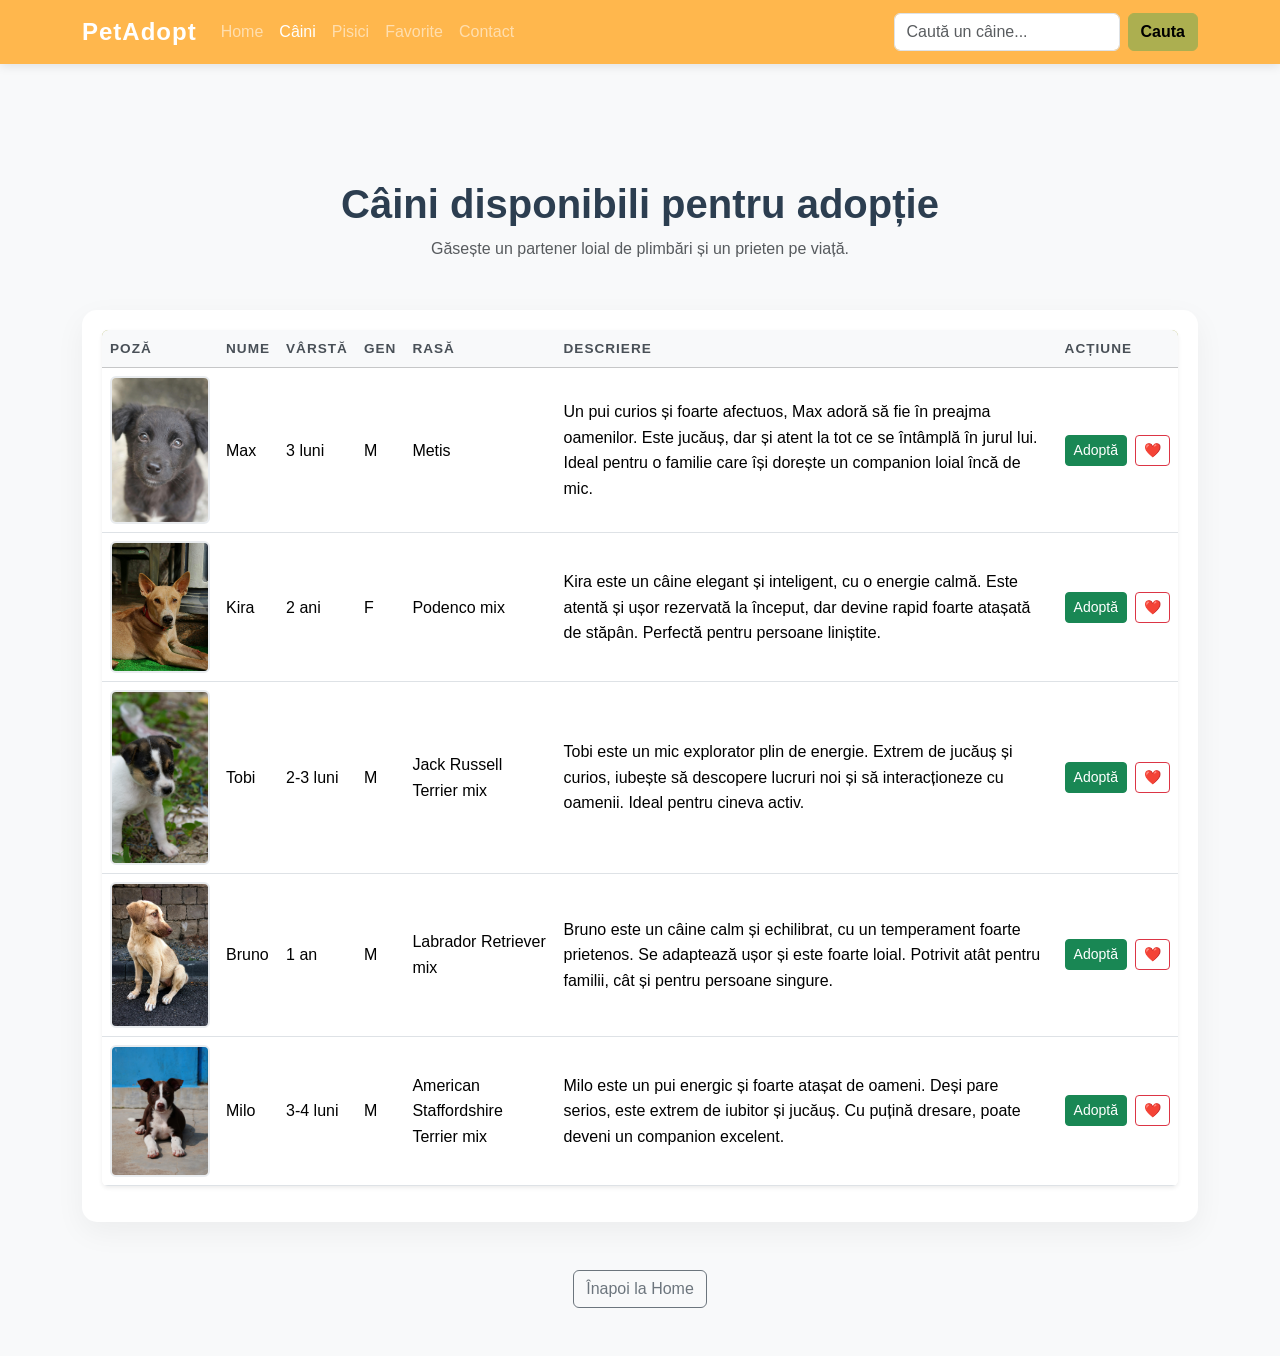
==== caini.html @ cb401c88 "Finalizat pagina favorite, adăugat videoclipuri și reparat bug căutare" ====
<!DOCTYPE html>
<html lang="ro">
<head>
    <meta charset="UTF-8">
    <meta name="viewport" content="width=device-width, initial-scale=1.0">
    <title>PetAdopt - Câini disponibili</title>
    <link href="https://cdn.jsdelivr.net/npm/bootstrap@5.3.0/dist/css/bootstrap.min.css" rel="stylesheet">
    <link rel="stylesheet" href="css/style.css">
</head>
<body>

    <nav class="navbar navbar-expand-lg navbar-dark bg-dark fixed-top">
        <div class="container">
            <a class="navbar-brand" href="index.html">PetAdopt</a>
            <button class="navbar-toggler" type="button" data-bs-toggle="collapse" data-bs-target="#navbarNav">
                <span class="navbar-toggler-icon"></span>
            </button>
            <div class="collapse navbar-collapse" id="navbarNav">
                <ul class="navbar-nav me-auto">
                    <li class="nav-item"><a class="nav-link" href="index.html">Home</a></li>
                    <li class="nav-item"><a class="nav-link active" href="caini.html">Câini</a></li>
                    <li class="nav-item"><a class="nav-link" href="pisici.html">Pisici</a></li>
                    <li class="nav-item"><a class="nav-link" href="favorite.html">Favorite</a></li>
                    <li class="nav-item"><a class="nav-link" href="#">Contact</a></li>
                </ul>
                <form class="d-flex" role="search">
                    <input id="searchInput" class="form-control me-2" type="search" placeholder="Caută un câine..." aria-label="Search">
                    <button id="searchButton" class="btn btn-outline-success" type="button">Cauta</button>
                </form>
            </div>
        </div>
    </nav>

    <main class="container" style="margin-top: 100px;">
        <div class="text-center mb-5">
            <h2 class="display-6 fw-bold">Câini disponibili pentru adopție</h2>
            <p class="text-muted">Găsește un partener loial de plimbări și un prieten pe viață.</p>
        </div>
        
        <div class="container mt-3">
        <p id="resultsCounter" class="text-muted fw-bold"></p>
        </div>
        
        <div class="table-responsive">
            <table class="table table-hover align-middle shadow-sm bg-white rounded">
                <thead class="table-light">
                    <tr>
                        <th>Poză</th>
                        <th>Nume</th>
                        <th>Vârstă</th>
                        <th>Gen</th>
                        <th>Rasă</th>
                        <th>Descriere</th>
                        <th>Acțiune</th>
                    </tr>
                </thead>
                <tbody id="petTable">
                    <tr>
                        <td><img src="assets/img/dogs/dog-max.jpg" alt="Câinele Max" width="100" class="rounded"></td>
                        <td>Max</td>
                        <td>3 luni</td>
                        <td>M</td>
                        <td>Metis</td>
                        <td>Un pui curios și foarte afectuos, Max adoră să fie în preajma oamenilor. Este jucăuș, dar și atent la tot ce se întâmplă în jurul lui. Ideal pentru o familie care își dorește un companion loial încă de mic.</td>
                        <td>
                            <div class="d-flex gap-2">
                            <button class="btn btn-success btn-sm">Adoptă</button>
                            <button class="btn btn-outline-danger btn-sm fav-btn" 
                                    data-name="Max" 
                                    data-img="assets/img/dogs/dog-max.jpg" 
                                    data-race="Metis">
                                ❤️
                            </button>
                            </div>
                        </td>
                    </tr>
                    <tr>
                        <td><img src="assets/img/dogs/dog-kira.jpg" alt="Cățelușa Kira" width="100" class="rounded"></td>
                        <td>Kira</td>
                        <td>2 ani</td>
                        <td>F</td>
                        <td>Podenco mix</td>
                        <td>Kira este un câine elegant și inteligent, cu o energie calmă. Este atentă și ușor rezervată la început, dar devine rapid foarte atașată de stăpân. Perfectă pentru persoane liniștite.</td>
                        <td>
                            <div class="d-flex gap-2">
                                <button class="btn btn-success btn-sm">Adoptă</button>
                                <button class="btn btn-outline-danger btn-sm fav-btn" 
                                        data-name="Kira" 
                                        data-img="assets/img/dogs/dog-kira.jpg" 
                                        data-race="Podenco mix">
                                    ❤️
                                </button>
                            </div>
                        </td>
                    </tr>
                    <tr>
                        <td><img src="assets/img/dogs/dog-tobi.jpg" alt="Câinele Tobi" width="100" class="rounded"></td>
                        <td>Tobi</td>
                        <td>2-3 luni</td>
                        <td>M</td>
                        <td>Jack Russell Terrier mix</td>
                        <td>Tobi este un mic explorator plin de energie. Extrem de jucăuș și curios, iubește să descopere lucruri noi și să interacționeze cu oamenii. Ideal pentru cineva activ.</td>
                        <td>
                            <div class="d-flex gap-2">
                                <button class="btn btn-success btn-sm">Adoptă</button>
                                <button class="btn btn-outline-danger btn-sm fav-btn" 
                                        data-name="Tobi" 
                                        data-img="assets/img/dogs/dog-tobi.jpg" 
                                        data-race="Jack Russell Terrier mix">
                                    ❤️
                                </button>
                            </div>
                        </td>
                    </tr>
                    <tr>
                        <td><img src="assets/img/dogs/dog-bruno.jpg" alt="Câinele Bruno" width="100" class="rounded"></td>
                        <td>Bruno</td>
                        <td>1 an</td>
                        <td>M</td>
                        <td>Labrador Retriever mix</td>
                        <td>Bruno este un câine calm și echilibrat, cu un temperament foarte prietenos. Se adaptează ușor și este foarte loial. Potrivit atât pentru familii, cât și pentru persoane singure.</td>
                        <td>
                            <div class="d-flex gap-2">
                                <button class="btn btn-success btn-sm">Adoptă</button>
                                <button class="btn btn-outline-danger btn-sm fav-btn" 
                                        data-name="Bruno" 
                                        data-img="assets/img/dogs/dog-bruno.jpg" 
                                        data-race="Labrador Retriever mix">
                                ❤️
                                </button>
                            </div>
                        </td>
                    </tr>
                    <tr>
                        <td><img src="assets/img/dogs/dog-milo.jpg" alt="Câinele Milo" width="100" class="rounded"></td>
                        <td>Milo</td>
                        <td>3-4 luni</td>
                        <td>M</td>
                        <td>American Staffordshire Terrier mix</td>
                        <td>Milo este un pui energic și foarte atașat de oameni. Deși pare serios, este extrem de iubitor și jucăuș. Cu puțină dresare, poate deveni un companion excelent.</td>
                        <td>
                            <div class="d-flex gap-2">
                                <button class="btn btn-success btn-sm">Adoptă</button>
                                <button class="btn btn-outline-danger btn-sm fav-btn" 
                                        data-name="Milo" 
                                        data-img="assets/img/dogs/dog-milo.jpg" 
                                        data-race="American Staffordshire Terrier mix">
                                    ❤️
                                </button>
                            </div>
                        </td>
                    </tr>
                </tbody>
            </table>
        </div>

        <div class="text-center my-5">
            <a href="index.html" class="btn btn-outline-secondary">Înapoi la Home</a>
        </div>
    </main>

    <script src="https://cdn.jsdelivr.net/npm/bootstrap@5.3.0/dist/js/bootstrap.bundle.min.js"></script>
    <script src="js/main.js"></script>
</body>
</html>
---- css/style.css ----
/* ==========================================================================
   1. DEFINIREA VARIABILELOR (Design System)
   ========================================================================== */
:root {
    /* Paleta de culori oficială */
    --color-primary-green: #ACAF50;
    --color-primary-hover: #949745; /* Verde închis pentru interacțiuni */
    --color-secondary-green: #81C784;
    --color-accent-orange: #FFB74D;
    --color-accent-pink: #F1BEE9;
    
    /* Culori Neutre și UI */
    --color-dark-text: #2c3e50;
    --color-light-bg: #f8f9fa;
    --color-white: #ffffff;
    --color-black: #000000;
    --transition-speed: 0.3s;
}

/* ==========================================================================
   2. STILURI GLOBALE
   ========================================================================== */
body {
    padding-top: 80px; /* Protecție pentru Navbar fix */
    font-family: 'Segoe UI', Tahoma, Geneva, Verdana, sans-serif;
    background-color: var(--color-light-bg);
    color: var(--color-dark-text);
    line-height: 1.6;
}

/* ==========================================================================
   3. NAVBAR (Navigație)
   ========================================================================== */
/* Fundalul bării de sus */
.navbar.bg-dark {
    background-color: var(--color-accent-orange) !important;
    box-shadow: 0 2px 10px rgba(0,0,0,0.1);
}

/* Stilul pentru Logo */
.navbar-brand {
    font-weight: bold;
    font-size: 1.5rem;
    color: var(--color-white) !important;
    letter-spacing: 1px;
}

/* --- Stil forțat pentru butonul de Căutare din Navbar --- */
.navbar form button {
    background-color: #ACAF50 !important; /* Verdele cerut pentru "căsuța" butonului */
    color: #000000 !important;            /* Textul "Cauta" va fi negru */
    border-color: #ACAF50 !important;     /* Eliminăm bordura implicită */
    font-weight: 600 !important;          /* Facem textul puțin mai gros ca să se vadă bine */
    transition: all 0.3s ease;
}

/* Efectul când pui mouse-ul pe buton */
.navbar form button:hover {
    background-color: #949745 !important; /* Un verde puțin mai închis */
    color: #000000 !important;
    border-color: #949745 !important;
}

/* ==========================================================================
   4. COMPONENTE (Butoane)
   ========================================================================== */
/* Butonul principal de acțiune */
.btn-primary {
    background-color: var(--color-primary-green) !important;
    border-color: var(--color-primary-green) !important;
    transition: transform var(--transition-speed), background-color var(--transition-speed);
}

.btn-primary:hover {
    background-color: var(--color-secondary-green) !important;
    border-color: var(--color-secondary-green) !important;
    transform: translateY(-2px);
}

/* Butonul de Căutare din Navbar */
.btn-outline-success {
    background-color: var(--color-primary-green) !important;
    color: var(--color-black) !important;
    border-color: var(--color-primary-green) !important;
    font-weight: 500;
    transition: all var(--transition-speed);
}

.btn-outline-success:hover {
    background-color: var(--color-primary-hover) !important;
    color: var(--color-black) !important;
    border-color: var(--color-primary-hover) !important;
}

/* ==========================================================================
   5. TABELUL DE COMPONENTE (Animale)
   ========================================================================== */
.table {
    background-color: var(--color-white);
    border-radius: 8px;
    overflow: hidden;
    box-shadow: 0 4px 6px rgba(0,0,0,0.05);
}

.table thead {
    background-color: var(--color-primary-green);
    color: var(--color-white);
}

/* ==========================================================================
   6. RESPONSIVITATE (Ajustări Mobile)
   ========================================================================== */
@media (max-width: 768px) {
    body {
        padding-top: 70px;
    }
    
    .navbar-brand {
        font-size: 1.2rem;
    }
}

/* Fundal general și font */
body {
    background-color: #f8f9fa;
    font-family: 'Segoe UI', Tahoma, Geneva, Verdana, sans-serif;
}

/* Stil pentru Tabelul de Favorite */
.table-responsive {
    background: white;
    padding: 20px;
    border-radius: 15px;
    box-shadow: 0 10px 30px rgba(0, 0, 0, 0.05);
}

.table thead th {
    border-top: none;
    color: #495057;
    font-weight: 600;
    text-transform: uppercase;
    font-size: 0.85rem;
    letter-spacing: 1px;
}

/* Efect de hover pe rânduri */
.table-hover tbody tr:hover {
    background-color: #f1f3f5;
    transition: 0.3s;
}

/* Stil Imagini Animale */
.table img {
    object-fit: cover;
    border: 2px solid #e9ecef;
    transition: transform 0.3s;
}

.table img:hover {
    transform: scale(1.1);
}

/* Badge-ul pentru Rasă */
.badge {
    padding: 8px 12px;
    font-weight: 500;
    border-radius: 20px;
}

/* Butonul de ștergere */
.btn-danger.btn-sm {
    border-radius: 20px;
    padding: 5px 15px;
}

/* Mesajul când nu sunt favorite */
#noFavoritesMsg {
    border: none;
    border-radius: 15px;
    padding: 40px;
    background-color: #e7f5ff;
    color: #1971c2;
    box-shadow: 0 4px 12px rgba(0,0,0,0.05);
}
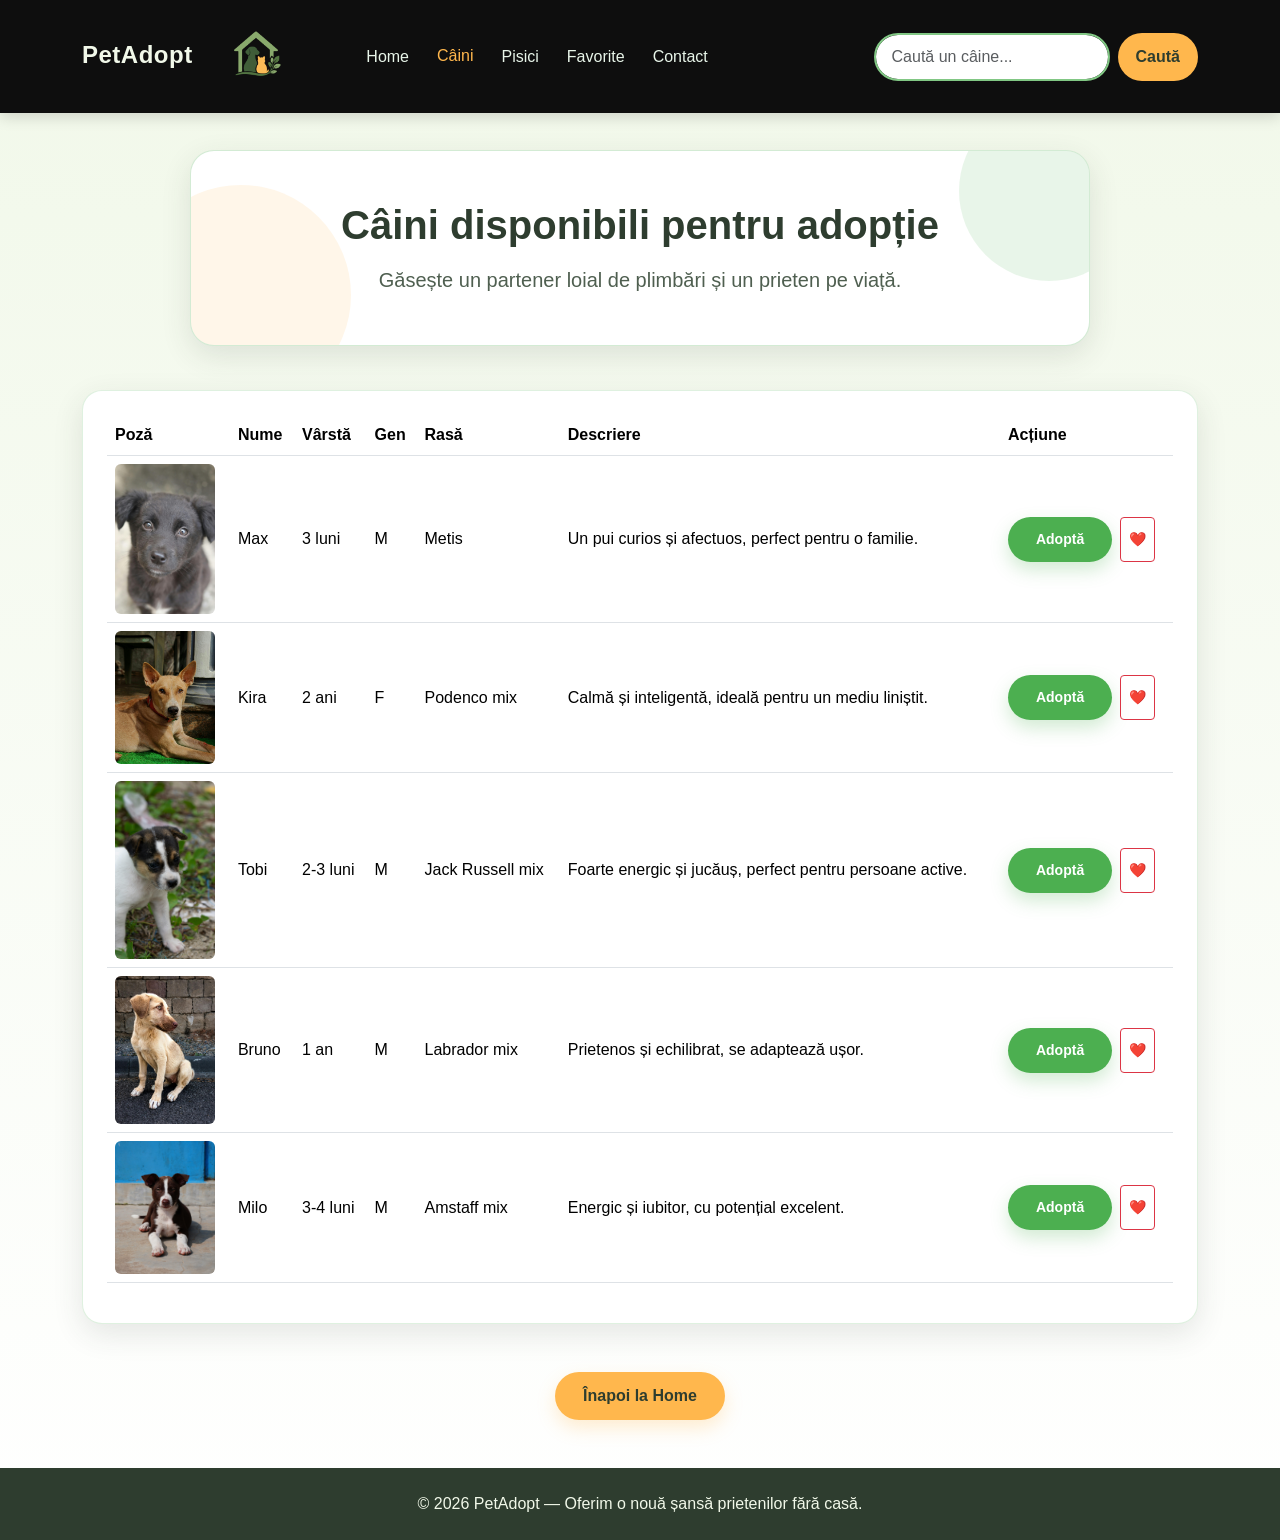
==== commit 64740a02: "Update caini.html" ====
--- a/caini.html
+++ b/caini.html
@@ -9,41 +9,58 @@
 </head>
 <body>
 
-    <nav class="navbar navbar-expand-lg navbar-dark bg-dark fixed-top">
-        <div class="container">
-            <a class="navbar-brand" href="index.html">PetAdopt</a>
-            <button class="navbar-toggler" type="button" data-bs-toggle="collapse" data-bs-target="#navbarNav">
-                <span class="navbar-toggler-icon"></span>
-            </button>
-            <div class="collapse navbar-collapse" id="navbarNav">
-                <ul class="navbar-nav me-auto">
-                    <li class="nav-item"><a class="nav-link" href="index.html">Home</a></li>
-                    <li class="nav-item"><a class="nav-link active" href="caini.html">Câini</a></li>
-                    <li class="nav-item"><a class="nav-link" href="pisici.html">Pisici</a></li>
-                    <li class="nav-item"><a class="nav-link" href="favorite.html">Favorite</a></li>
-                    <li class="nav-item"><a class="nav-link" href="#">Contact</a></li>
-                </ul>
-                <form class="d-flex" role="search">
-                    <input id="searchInput" class="form-control me-2" type="search" placeholder="Caută un câine..." aria-label="Search">
-                    <button id="searchButton" class="btn btn-outline-success" type="button">Cauta</button>
-                </form>
-            </div>
+<!-- NAVBAR -->
+<nav class="navbar navbar-expand-lg fixed-top custom-navbar">
+    <div class="container">
+        <a class="navbar-brand fw-bold" href="index.html">
+            PetAdopt
+            <img src="assets/img/logo.png" class="logo">
+        </a>
+
+        <button class="navbar-toggler custom-toggler" type="button" data-bs-toggle="collapse" data-bs-target="#navbarNav">
+            <span class="navbar-toggler-icon"></span>
+        </button>
+
+        <div class="collapse navbar-collapse" id="navbarNav">
+            <ul class="navbar-nav me-auto ms-lg-4">
+                <li class="nav-item"><a class="nav-link" href="index.html">Home</a></li>
+                <li class="nav-item"><a class="nav-link active" href="caini.html">Câini</a></li>
+                <li class="nav-item"><a class="nav-link" href="pisici.html">Pisici</a></li>
+                <li class="nav-item"><a class="nav-link" href="favorite.html">Favorite</a></li>
+                <li class="nav-item"><a class="nav-link" href="#">Contact</a></li>
+            </ul>
+
+            <form class="d-flex" role="search">
+                <input id="searchInput" class="form-control search-input me-2" type="search" placeholder="Caută un câine...">
+                <button id="searchButton" class="btn search-btn" type="button">Caută</button>
+            </form>
         </div>
-    </nav>
+    </div>
+</nav>
 
-    <main class="container" style="margin-top: 100px;">
-        <div class="text-center mb-5">
-            <h2 class="display-6 fw-bold">Câini disponibili pentru adopție</h2>
-            <p class="text-muted">Găsește un partener loial de plimbări și un prieten pe viață.</p>
+<!-- MAIN -->
+<main class="container main-content">
+
+    <!-- HERO -->
+    <section class="hero-section text-center">
+        <div class="hero-card mx-auto">
+            <h1 class="display-6 fw-bold">Câini disponibili pentru adopție</h1>
+            <p class="lead mt-3">
+                Găsește un partener loial de plimbări și un prieten pe viață.
+            </p>
         </div>
-        
-        <div class="container mt-3">
+    </section>
+
+    <!-- COUNTER -->
+    <div class="container mt-3">
         <p id="resultsCounter" class="text-muted fw-bold"></p>
-        </div>
-        
+    </div>
+
+    <!-- TABLE -->
+    <section class="content-card p-4 mt-4">
         <div class="table-responsive">
-            <table class="table table-hover align-middle shadow-sm bg-white rounded">
-                <thead class="table-light">
+            <table class="table table-hover align-middle pet-table">
+                <thead>
                     <tr>
                         <th>Poză</th>
                         <th>Nume</th>
@@ -55,111 +72,103 @@
                     </tr>
                 </thead>
                 <tbody id="petTable">
+
                     <tr>
-                        <td><img src="assets/img/dogs/dog-max.jpg" alt="Câinele Max" width="100" class="rounded"></td>
+                        <td><img src="assets/img/dogs/dog-max.jpg" width="100" class="rounded"></td>
                         <td>Max</td>
                         <td>3 luni</td>
                         <td>M</td>
                         <td>Metis</td>
-                        <td>Un pui curios și foarte afectuos, Max adoră să fie în preajma oamenilor. Este jucăuș, dar și atent la tot ce se întâmplă în jurul lui. Ideal pentru o familie care își dorește un companion loial încă de mic.</td>
+                        <td>Un pui curios și afectuos, perfect pentru o familie.</td>
                         <td>
                             <div class="d-flex gap-2">
-                            <button class="btn btn-success btn-sm">Adoptă</button>
-                            <button class="btn btn-outline-danger btn-sm fav-btn" 
-                                    data-name="Max" 
-                                    data-img="assets/img/dogs/dog-max.jpg" 
-                                    data-race="Metis">
-                                ❤️
-                            </button>
+                                <button class="btn hero-btn-primary btn-sm">Adoptă</button>
+                                <button class="btn btn-outline-danger btn-sm fav-btn">❤️</button>
                             </div>
                         </td>
                     </tr>
+
                     <tr>
-                        <td><img src="assets/img/dogs/dog-kira.jpg" alt="Cățelușa Kira" width="100" class="rounded"></td>
+                        <td><img src="assets/img/dogs/dog-kira.jpg" width="100" class="rounded"></td>
                         <td>Kira</td>
                         <td>2 ani</td>
                         <td>F</td>
                         <td>Podenco mix</td>
-                        <td>Kira este un câine elegant și inteligent, cu o energie calmă. Este atentă și ușor rezervată la început, dar devine rapid foarte atașată de stăpân. Perfectă pentru persoane liniștite.</td>
+                        <td>Calmă și inteligentă, ideală pentru un mediu liniștit.</td>
                         <td>
                             <div class="d-flex gap-2">
-                                <button class="btn btn-success btn-sm">Adoptă</button>
-                                <button class="btn btn-outline-danger btn-sm fav-btn" 
-                                        data-name="Kira" 
-                                        data-img="assets/img/dogs/dog-kira.jpg" 
-                                        data-race="Podenco mix">
-                                    ❤️
-                                </button>
+                                <button class="btn hero-btn-primary btn-sm">Adoptă</button>
+                                <button class="btn btn-outline-danger btn-sm fav-btn">❤️</button>
                             </div>
                         </td>
                     </tr>
+
                     <tr>
-                        <td><img src="assets/img/dogs/dog-tobi.jpg" alt="Câinele Tobi" width="100" class="rounded"></td>
+                        <td><img src="assets/img/dogs/dog-tobi.jpg" width="100" class="rounded"></td>
                         <td>Tobi</td>
                         <td>2-3 luni</td>
                         <td>M</td>
-                        <td>Jack Russell Terrier mix</td>
-                        <td>Tobi este un mic explorator plin de energie. Extrem de jucăuș și curios, iubește să descopere lucruri noi și să interacționeze cu oamenii. Ideal pentru cineva activ.</td>
+                        <td>Jack Russell mix</td>
+                        <td>Foarte energic și jucăuș, perfect pentru persoane active.</td>
                         <td>
                             <div class="d-flex gap-2">
-                                <button class="btn btn-success btn-sm">Adoptă</button>
-                                <button class="btn btn-outline-danger btn-sm fav-btn" 
-                                        data-name="Tobi" 
-                                        data-img="assets/img/dogs/dog-tobi.jpg" 
-                                        data-race="Jack Russell Terrier mix">
-                                    ❤️
-                                </button>
+                                <button class="btn hero-btn-primary btn-sm">Adoptă</button>
+                                <button class="btn btn-outline-danger btn-sm fav-btn">❤️</button>
                             </div>
                         </td>
                     </tr>
+
                     <tr>
-                        <td><img src="assets/img/dogs/dog-bruno.jpg" alt="Câinele Bruno" width="100" class="rounded"></td>
+                        <td><img src="assets/img/dogs/dog-bruno.jpg" width="100" class="rounded"></td>
                         <td>Bruno</td>
                         <td>1 an</td>
                         <td>M</td>
-                        <td>Labrador Retriever mix</td>
-                        <td>Bruno este un câine calm și echilibrat, cu un temperament foarte prietenos. Se adaptează ușor și este foarte loial. Potrivit atât pentru familii, cât și pentru persoane singure.</td>
+                        <td>Labrador mix</td>
+                        <td>Prietenos și echilibrat, se adaptează ușor.</td>
                         <td>
                             <div class="d-flex gap-2">
-                                <button class="btn btn-success btn-sm">Adoptă</button>
-                                <button class="btn btn-outline-danger btn-sm fav-btn" 
-                                        data-name="Bruno" 
-                                        data-img="assets/img/dogs/dog-bruno.jpg" 
-                                        data-race="Labrador Retriever mix">
-                                ❤️
-                                </button>
+                                <button class="btn hero-btn-primary btn-sm">Adoptă</button>
+                                <button class="btn btn-outline-danger btn-sm fav-btn">❤️</button>
                             </div>
                         </td>
                     </tr>
+
                     <tr>
-                        <td><img src="assets/img/dogs/dog-milo.jpg" alt="Câinele Milo" width="100" class="rounded"></td>
+                        <td><img src="assets/img/dogs/dog-milo.jpg" width="100" class="rounded"></td>
                         <td>Milo</td>
                         <td>3-4 luni</td>
                         <td>M</td>
-                        <td>American Staffordshire Terrier mix</td>
-                        <td>Milo este un pui energic și foarte atașat de oameni. Deși pare serios, este extrem de iubitor și jucăuș. Cu puțină dresare, poate deveni un companion excelent.</td>
+                        <td>Amstaff mix</td>
+                        <td>Energic și iubitor, cu potențial excelent.</td>
                         <td>
                             <div class="d-flex gap-2">
-                                <button class="btn btn-success btn-sm">Adoptă</button>
-                                <button class="btn btn-outline-danger btn-sm fav-btn" 
-                                        data-name="Milo" 
-                                        data-img="assets/img/dogs/dog-milo.jpg" 
-                                        data-race="American Staffordshire Terrier mix">
-                                    ❤️
-                                </button>
+                                <button class="btn hero-btn-primary btn-sm">Adoptă</button>
+                                <button class="btn btn-outline-danger btn-sm fav-btn">❤️</button>
                             </div>
                         </td>
                     </tr>
+
                 </tbody>
             </table>
         </div>
+    </section>
 
-        <div class="text-center my-5">
-            <a href="index.html" class="btn btn-outline-secondary">Înapoi la Home</a>
-        </div>
-    </main>
+    <!-- BACK BUTTON -->
+    <div class="text-center my-5">
+        <a href="index.html" class="btn hero-btn-secondary">Înapoi la Home</a>
+    </div>
 
-    <script src="https://cdn.jsdelivr.net/npm/bootstrap@5.3.0/dist/js/bootstrap.bundle.min.js"></script>
-    <script src="js/main.js"></script>
+</main>
+
+<!-- FOOTER -->
+<footer class="site-footer text-center py-4 mt-5">
+    <div class="container">
+        <p class="mb-0">© 2026 PetAdopt — Oferim o nouă șansă prietenilor fără casă.</p>
+    </div>
+</footer>
+
+<script src="https://cdn.jsdelivr.net/npm/bootstrap@5.3.0/dist/js/bootstrap.bundle.min.js"></script>
+<script src="js/main.js"></script>
+
 </body>
 </html>
--- a/css/style.css
+++ b/css/style.css
@@ -1,184 +1,233 @@
-/* ==========================================================================
-   1. DEFINIREA VARIABILELOR (Design System)
-   ========================================================================== */
 :root {
-    /* Paleta de culori oficială */
-    --color-primary-green: #ACAF50;
-    --color-primary-hover: #949745; /* Verde închis pentru interacțiuni */
-    --color-secondary-green: #81C784;
-    --color-accent-orange: #FFB74D;
-    --color-accent-pink: #F1BEE9;
-    
-    /* Culori Neutre și UI */
-    --color-dark-text: #2c3e50;
-    --color-light-bg: #f8f9fa;
-    --color-white: #ffffff;
-    --color-black: #000000;
-    --transition-speed: 0.3s;
-}
-
-/* ==========================================================================
-   2. STILURI GLOBALE
-   ========================================================================== */
+    --primary-green: #4CAF50;
+    --light-green: #81C784;
+    --accent-orange: #FFB74D;
+    --soft-bg: #F1F8E9;
+    --dark-green: #2E3D2F;
+    --white: #ffffff;
+    --shadow: 0 10px 30px rgba(46, 61, 47, 0.12);
+}
+
 body {
-    padding-top: 80px; /* Protecție pentru Navbar fix */
-    font-family: 'Segoe UI', Tahoma, Geneva, Verdana, sans-serif;
-    background-color: var(--color-light-bg);
-    color: var(--color-dark-text);
-    line-height: 1.6;
-}
-
-/* ==========================================================================
-   3. NAVBAR (Navigație)
-   ========================================================================== */
-/* Fundalul bării de sus */
-.navbar.bg-dark {
-    background-color: var(--color-accent-orange) !important;
-    box-shadow: 0 2px 10px rgba(0,0,0,0.1);
-}
-
-/* Stilul pentru Logo */
+    font-family: "Segoe UI", Tahoma, Geneva, Verdana, sans-serif;
+    background: linear-gradient(180deg, #F1F8E9 0%, #ffffff 100%);
+    color: var(--dark-green);
+    margin: 0;
+    padding: 0;
+}
+
+/* Navbar */
+.custom-navbar {
+    background-color: rgb(14, 14, 14);
+    box-shadow: 0 4px 14px rgba(0, 0, 0, 0.15);
+    padding: 14px 0;
+    backdrop-filter: blur(6px);
+}
+
+.logo {
+
+    height: 75px;
+    width: auto;
+}
+
 .navbar-brand {
-    font-weight: bold;
+    color: var(--soft-bg) !important;
     font-size: 1.5rem;
-    color: var(--color-white) !important;
-    letter-spacing: 1px;
-}
-
-/* --- Stil forțat pentru butonul de Căutare din Navbar --- */
-.navbar form button {
-    background-color: #ACAF50 !important; /* Verdele cerut pentru "căsuța" butonului */
-    color: #000000 !important;            /* Textul "Cauta" va fi negru */
-    border-color: #ACAF50 !important;     /* Eliminăm bordura implicită */
-    font-weight: 600 !important;          /* Facem textul puțin mai gros ca să se vadă bine */
+    letter-spacing: 0.5px;
+}
+
+.custom-navbar .nav-link {
+    color: #e8f5e9 !important;
+    font-weight: 500;
+    margin: 0 6px;
+    transition: color 0.3s ease, transform 0.3s ease;
+}
+
+.custom-navbar .nav-link:hover,
+.custom-navbar .nav-link.active {
+    color: var(--accent-orange) !important;
+    transform: translateY(-1px);
+}
+
+.custom-toggler {
+    border: 1px solid rgba(255, 255, 255, 0.25);
+}
+
+.navbar-toggler:focus {
+    box-shadow: none;
+}
+
+/* Search */
+.search-input {
+    border-radius: 999px;
+    border: 2px solid var(--light-green);
+    padding: 10px 16px;
+}
+
+.search-input:focus {
+    border-color: var(--primary-green);
+    box-shadow: 0 0 0 0.2rem rgba(76, 175, 80, 0.2);
+}
+
+.search-btn {
+    background-color: var(--accent-orange);
+    color: var(--dark-green);
+    border-radius: 999px;
+    font-weight: 700;
+    padding: 10px 18px;
+    border: none;
     transition: all 0.3s ease;
 }
 
-/* Efectul când pui mouse-ul pe buton */
-.navbar form button:hover {
-    background-color: #949745 !important; /* Un verde puțin mai închis */
-    color: #000000 !important;
-    border-color: #949745 !important;
-}
-
-/* ==========================================================================
-   4. COMPONENTE (Butoane)
-   ========================================================================== */
-/* Butonul principal de acțiune */
-.btn-primary {
-    background-color: var(--color-primary-green) !important;
-    border-color: var(--color-primary-green) !important;
-    transition: transform var(--transition-speed), background-color var(--transition-speed);
-}
-
-.btn-primary:hover {
-    background-color: var(--color-secondary-green) !important;
-    border-color: var(--color-secondary-green) !important;
+.search-btn:hover {
+    background-color: #ffa726;
+    color: var(--dark-green);
+    transform: translateY(-1px);
+}
+
+/* Main spacing */
+.main-content {
+    margin-top: 110px;
+}
+
+/* Hero */
+.hero-section {
+    padding: 40px 0 20px;
+}
+
+.hero-card {
+    background: var(--white);
+    border-radius: 24px;
+    padding: 50px 30px;
+    box-shadow: var(--shadow);
+    border: 1px solid rgba(129, 199, 132, 0.35);
+    max-width: 900px;
+    position: relative;
+    overflow: hidden;
+}
+
+.hero-card::before {
+    content: "";
+    position: absolute;
+    top: -50px;
+    right: -50px;
+    width: 180px;
+    height: 180px;
+    background: var(--light-green);
+    opacity: 0.18;
+    border-radius: 50%;
+}
+
+.hero-card::after {
+    content: "";
+    position: absolute;
+    bottom: -60px;
+    left: -60px;
+    width: 220px;
+    height: 220px;
+    background: var(--accent-orange);
+    opacity: 0.12;
+    border-radius: 50%;
+}
+
+.hero-card h1,
+.hero-card p,
+.hero-card a {
+    position: relative;
+    z-index: 1;
+}
+
+.hero-card h1 {
+    color: var(--dark-green);
+}
+
+.hero-card p {
+    color: #4f5f50;
+    max-width: 700px;
+    margin: 0 auto;
+}
+
+.hero-btn-primary {
+    background-color: var(--primary-green);
+    color: var(--white);
+    border: none;
+    border-radius: 999px;
+    padding: 12px 28px;
+    font-weight: 700;
+    box-shadow: 0 8px 18px rgba(76, 175, 80, 0.25);
+    transition: all 0.3s ease;
+}
+
+.hero-btn-primary:hover {
+    background-color: #43a047;
+    color: var(--white);
     transform: translateY(-2px);
 }
 
-/* Butonul de Căutare din Navbar */
-.btn-outline-success {
-    background-color: var(--color-primary-green) !important;
-    color: var(--color-black) !important;
-    border-color: var(--color-primary-green) !important;
-    font-weight: 500;
-    transition: all var(--transition-speed);
-}
-
-.btn-outline-success:hover {
-    background-color: var(--color-primary-hover) !important;
-    color: var(--color-black) !important;
-    border-color: var(--color-primary-hover) !important;
-}
-
-/* ==========================================================================
-   5. TABELUL DE COMPONENTE (Animale)
-   ========================================================================== */
-.table {
-    background-color: var(--color-white);
-    border-radius: 8px;
-    overflow: hidden;
-    box-shadow: 0 4px 6px rgba(0,0,0,0.05);
-}
-
-.table thead {
-    background-color: var(--color-primary-green);
-    color: var(--color-white);
-}
-
-/* ==========================================================================
-   6. RESPONSIVITATE (Ajustări Mobile)
-   ========================================================================== */
+.hero-btn-secondary {
+    background-color: var(--accent-orange);
+    color: var(--dark-green);
+    border: none;
+    border-radius: 999px;
+    padding: 12px 28px;
+    font-weight: 700;
+    box-shadow: 0 8px 18px rgba(255, 183, 77, 0.25);
+    transition: all 0.3s ease;
+}
+
+.hero-btn-secondary:hover {
+    background-color: #ffa726;
+    color: var(--dark-green);
+    transform: translateY(-2px);
+}
+
+/* Content cards */
+.content-card {
+    background-color: var(--white);
+    border-radius: 20px;
+    box-shadow: var(--shadow);
+    border: 1px solid rgba(129, 199, 132, 0.25);
+}
+
+.section-title {
+    color: var(--primary-green);
+    font-weight: 700;
+}
+
+/* Video */
+video {
+    width: 100%;
+    height: 100%;
+    object-fit: cover;
+    background-color: #000;
+}
+
+/* Footer */
+.site-footer {
+    background-color: var(--dark-green);
+    color: var(--soft-bg);
+    margin-top: 60px;
+}
+
+/* Responsive */
 @media (max-width: 768px) {
-    body {
-        padding-top: 70px;
-    }
-    
-    .navbar-brand {
-        font-size: 1.2rem;
-    }
-}
-
-/* Fundal general și font */
-body {
-    background-color: #f8f9fa;
-    font-family: 'Segoe UI', Tahoma, Geneva, Verdana, sans-serif;
-}
-
-/* Stil pentru Tabelul de Favorite */
-.table-responsive {
-    background: white;
-    padding: 20px;
-    border-radius: 15px;
-    box-shadow: 0 10px 30px rgba(0, 0, 0, 0.05);
-}
-
-.table thead th {
-    border-top: none;
-    color: #495057;
-    font-weight: 600;
-    text-transform: uppercase;
-    font-size: 0.85rem;
-    letter-spacing: 1px;
-}
-
-/* Efect de hover pe rânduri */
-.table-hover tbody tr:hover {
-    background-color: #f1f3f5;
-    transition: 0.3s;
-}
-
-/* Stil Imagini Animale */
-.table img {
-    object-fit: cover;
-    border: 2px solid #e9ecef;
-    transition: transform 0.3s;
-}
-
-.table img:hover {
-    transform: scale(1.1);
-}
-
-/* Badge-ul pentru Rasă */
-.badge {
-    padding: 8px 12px;
-    font-weight: 500;
-    border-radius: 20px;
-}
-
-/* Butonul de ștergere */
-.btn-danger.btn-sm {
-    border-radius: 20px;
-    padding: 5px 15px;
-}
-
-/* Mesajul când nu sunt favorite */
-#noFavoritesMsg {
-    border: none;
-    border-radius: 15px;
-    padding: 40px;
-    background-color: #e7f5ff;
-    color: #1971c2;
-    box-shadow: 0 4px 12px rgba(0,0,0,0.05);
-}+    .hero-card {
+        padding: 35px 20px;
+    }
+
+    .hero-btn-primary,
+    .hero-btn-secondary {
+        display: block;
+        width: 100%;
+        margin: 10px 0 !important;
+    }
+
+    .search-btn {
+        margin-top: 10px;
+    }
+
+    form.d-flex {
+        flex-direction: column;
+        align-items: stretch;
+    }
+}
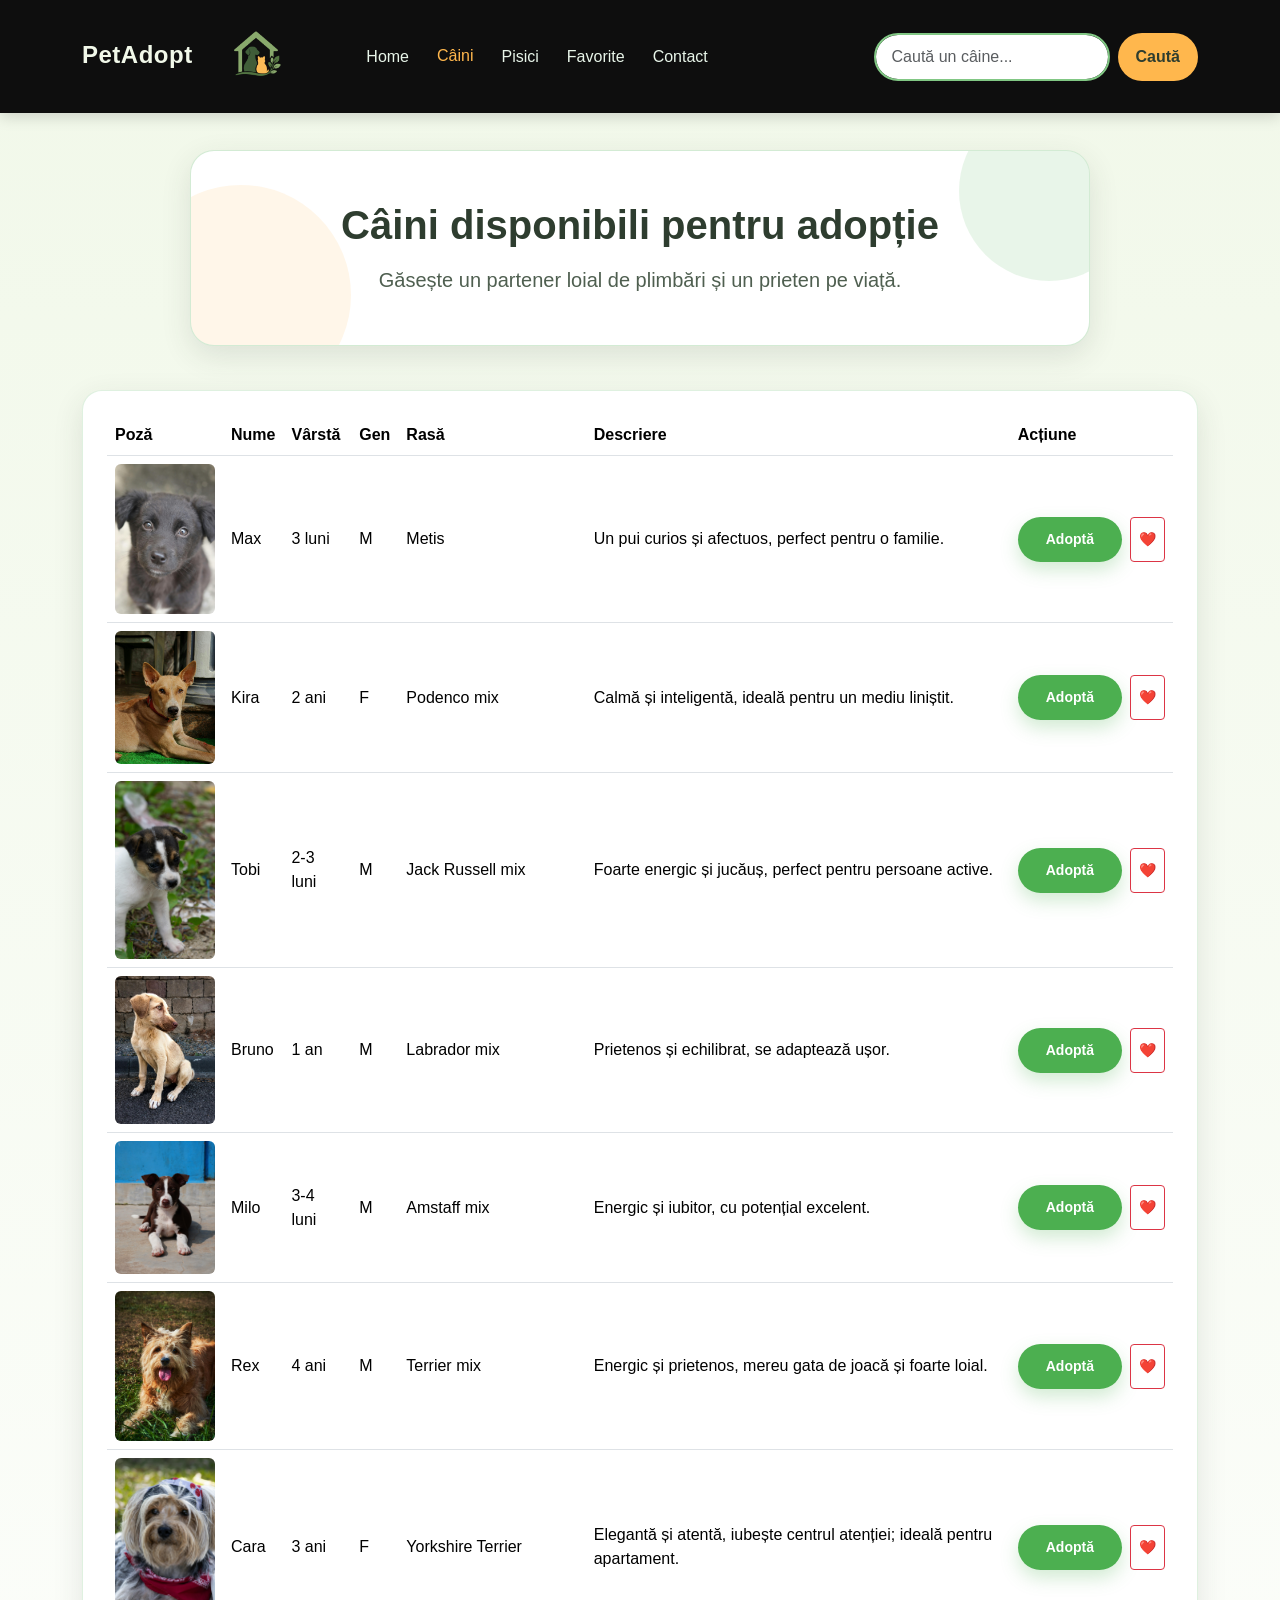
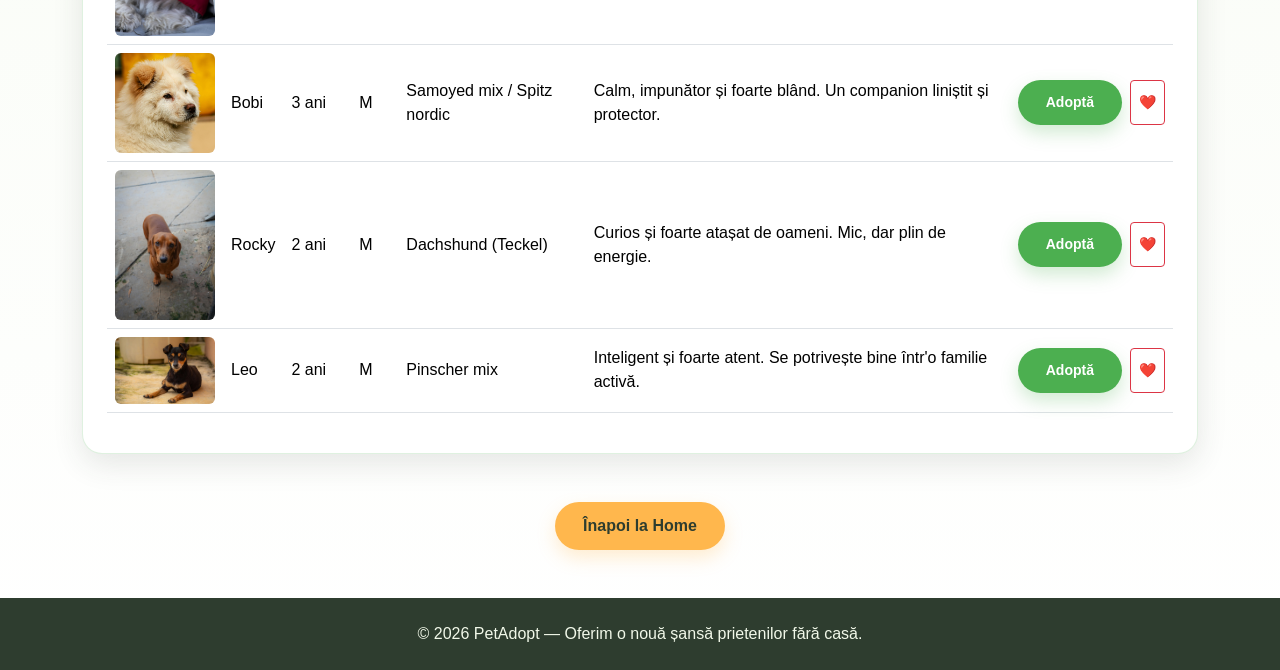
==== commit 2ccdd3fe: "finalizare integrare: design nou + animale noi + favorite functionabil" ====
--- a/caini.html
+++ b/caini.html
@@ -9,7 +9,6 @@
 </head>
 <body>
 
-<!-- NAVBAR -->
 <nav class="navbar navbar-expand-lg fixed-top custom-navbar">
     <div class="container">
         <a class="navbar-brand fw-bold" href="index.html">
@@ -38,10 +37,8 @@
     </div>
 </nav>
 
-<!-- MAIN -->
 <main class="container main-content">
 
-    <!-- HERO -->
     <section class="hero-section text-center">
         <div class="hero-card mx-auto">
             <h1 class="display-6 fw-bold">Câini disponibili pentru adopție</h1>
@@ -51,12 +48,10 @@
         </div>
     </section>
 
-    <!-- COUNTER -->
     <div class="container mt-3">
         <p id="resultsCounter" class="text-muted fw-bold"></p>
     </div>
 
-    <!-- TABLE -->
     <section class="content-card p-4 mt-4">
         <div class="table-responsive">
             <table class="table table-hover align-middle pet-table">
@@ -83,7 +78,10 @@
                         <td>
                             <div class="d-flex gap-2">
                                 <button class="btn hero-btn-primary btn-sm">Adoptă</button>
-                                <button class="btn btn-outline-danger btn-sm fav-btn">❤️</button>
+                                <button class="btn btn-outline-danger btn-sm fav-btn"
+                                        data-name="Max" 
+                                        data-img="assets/img/dogs/dog-max.jpg" 
+                                        data-race="Metis">❤️</button>
                             </div>
                         </td>
                     </tr>
@@ -98,7 +96,10 @@
                         <td>
                             <div class="d-flex gap-2">
                                 <button class="btn hero-btn-primary btn-sm">Adoptă</button>
-                                <button class="btn btn-outline-danger btn-sm fav-btn">❤️</button>
+                                <button class="btn btn-outline-danger btn-sm fav-btn"
+                                        data-name="Kira" 
+                                        data-img="assets/img/dogs/dog-kira.jpg" 
+                                        data-race="Podenco mix">❤️</button>
                             </div>
                         </td>
                     </tr>
@@ -113,7 +114,10 @@
                         <td>
                             <div class="d-flex gap-2">
                                 <button class="btn hero-btn-primary btn-sm">Adoptă</button>
-                                <button class="btn btn-outline-danger btn-sm fav-btn">❤️</button>
+                                <button class="btn btn-outline-danger btn-sm fav-btn"
+                                        data-name="Tobi" 
+                                        data-img="assets/img/dogs/dog-tobi.jpg" 
+                                        data-race="Jack Russell mix">❤️</button>
                             </div>
                         </td>
                     </tr>
@@ -128,7 +132,10 @@
                         <td>
                             <div class="d-flex gap-2">
                                 <button class="btn hero-btn-primary btn-sm">Adoptă</button>
-                                <button class="btn btn-outline-danger btn-sm fav-btn">❤️</button>
+                                <button class="btn btn-outline-danger btn-sm fav-btn"
+                                        data-name="Bruno" 
+                                        data-img="assets/img/dogs/dog-bruno.jpg" 
+                                        data-race="Labrador mix">❤️</button>
                             </div>
                         </td>
                     </tr>
@@ -143,7 +150,100 @@
                         <td>
                             <div class="d-flex gap-2">
                                 <button class="btn hero-btn-primary btn-sm">Adoptă</button>
-                                <button class="btn btn-outline-danger btn-sm fav-btn">❤️</button>
+                                <button class="btn btn-outline-danger btn-sm fav-btn"
+                                        data-name="Milo" 
+                                        data-img="assets/img/dogs/dog-milo.jpg" 
+                                        data-race="Amstaff mix">❤️</button>
+                            </div>
+                        </td>
+                    </tr>
+
+                    <tr>
+                        <td><img src="assets/img/dogs/dog-rex.jpg" width="100" class="rounded"></td>
+                        <td>Rex</td>
+                        <td>4 ani</td>
+                        <td>M</td>
+                        <td>Terrier mix</td>
+                        <td>Energic și prietenos, mereu gata de joacă și foarte loial.</td>
+                        <td>
+                            <div class="d-flex gap-2">
+                                <button class="btn hero-btn-primary btn-sm">Adoptă</button>
+                                <button class="btn btn-outline-danger btn-sm fav-btn" 
+                                        data-name="Rex" 
+                                        data-img="assets/img/dogs/dog-rex.jpg" 
+                                        data-race="Terrier mix">❤️</button>
+                            </div>
+                        </td>
+                    </tr>
+
+                    <tr>
+                        <td><img src="assets/img/dogs/dog-cara.jpg" width="100" class="rounded"></td>
+                        <td>Cara</td>
+                        <td>3 ani</td>
+                        <td>F</td>
+                        <td>Yorkshire Terrier</td>
+                        <td>Elegantă și atentă, iubește centrul atenției; ideală pentru apartament.</td>
+                        <td>
+                            <div class="d-flex gap-2">
+                                <button class="btn hero-btn-primary btn-sm">Adoptă</button>
+                                <button class="btn btn-outline-danger btn-sm fav-btn" 
+                                        data-name="Cara" 
+                                        data-img="assets/img/dogs/dog-cara.jpg" 
+                                        data-race="Yorkshire Terrier">❤️</button>
+                            </div>
+                        </td>
+                    </tr>
+
+                    <tr>
+                        <td><img src="assets/img/dogs/dog-bobi.jpg" width="100" class="rounded"></td>
+                        <td>Bobi</td>
+                        <td>3 ani</td>
+                        <td>M</td>
+                        <td>Samoyed mix / Spitz nordic</td>
+                        <td>Calm, impunător și foarte blând. Un companion liniștit și protector.</td>
+                        <td>
+                            <div class="d-flex gap-2">
+                                <button class="btn hero-btn-primary btn-sm">Adoptă</button>
+                                <button class="btn btn-outline-danger btn-sm fav-btn" 
+                                        data-name="Bobi" 
+                                        data-img="assets/img/dogs/dog-bobi.jpg" 
+                                        data-race="Samoyed mix">❤️</button>
+                            </div>
+                        </td>
+                    </tr>
+
+                    <tr>
+                        <td><img src="assets/img/dogs/dog-rocky.jpg" width="100" class="rounded"></td>
+                        <td>Rocky</td>
+                        <td>2 ani</td>
+                        <td>M</td>
+                        <td>Dachshund (Teckel)</td>
+                        <td>Curios și foarte atașat de oameni. Mic, dar plin de energie.</td>
+                        <td>
+                            <div class="d-flex gap-2">
+                                <button class="btn hero-btn-primary btn-sm">Adoptă</button>
+                                <button class="btn btn-outline-danger btn-sm fav-btn" 
+                                        data-name="Rocky" 
+                                        data-img="assets/img/dogs/dog-rocky.jpg" 
+                                        data-race="Dachshund">❤️</button>
+                            </div>
+                        </td>
+                    </tr>
+
+                    <tr>
+                        <td><img src="assets/img/dogs/dog-leo.jpg" width="100" class="rounded"></td>
+                        <td>Leo</td>
+                        <td>2 ani</td>
+                        <td>M</td>
+                        <td>Pinscher mix</td>
+                        <td>Inteligent și foarte atent. Se potrivește bine într'o familie activă.</td>
+                        <td>
+                            <div class="d-flex gap-2">
+                                <button class="btn hero-btn-primary btn-sm">Adoptă</button>
+                                <button class="btn btn-outline-danger btn-sm fav-btn" 
+                                        data-name="Leo" 
+                                        data-img="assets/img/dogs/dog-leo.jpg" 
+                                        data-race="Pinscher mix">❤️</button>
                             </div>
                         </td>
                     </tr>
@@ -153,14 +253,12 @@
         </div>
     </section>
 
-    <!-- BACK BUTTON -->
     <div class="text-center my-5">
         <a href="index.html" class="btn hero-btn-secondary">Înapoi la Home</a>
     </div>
 
 </main>
 
-<!-- FOOTER -->
 <footer class="site-footer text-center py-4 mt-5">
     <div class="container">
         <p class="mb-0">© 2026 PetAdopt — Oferim o nouă șansă prietenilor fără casă.</p>
@@ -171,4 +269,4 @@
 <script src="js/main.js"></script>
 
 </body>
-</html>
+</html>
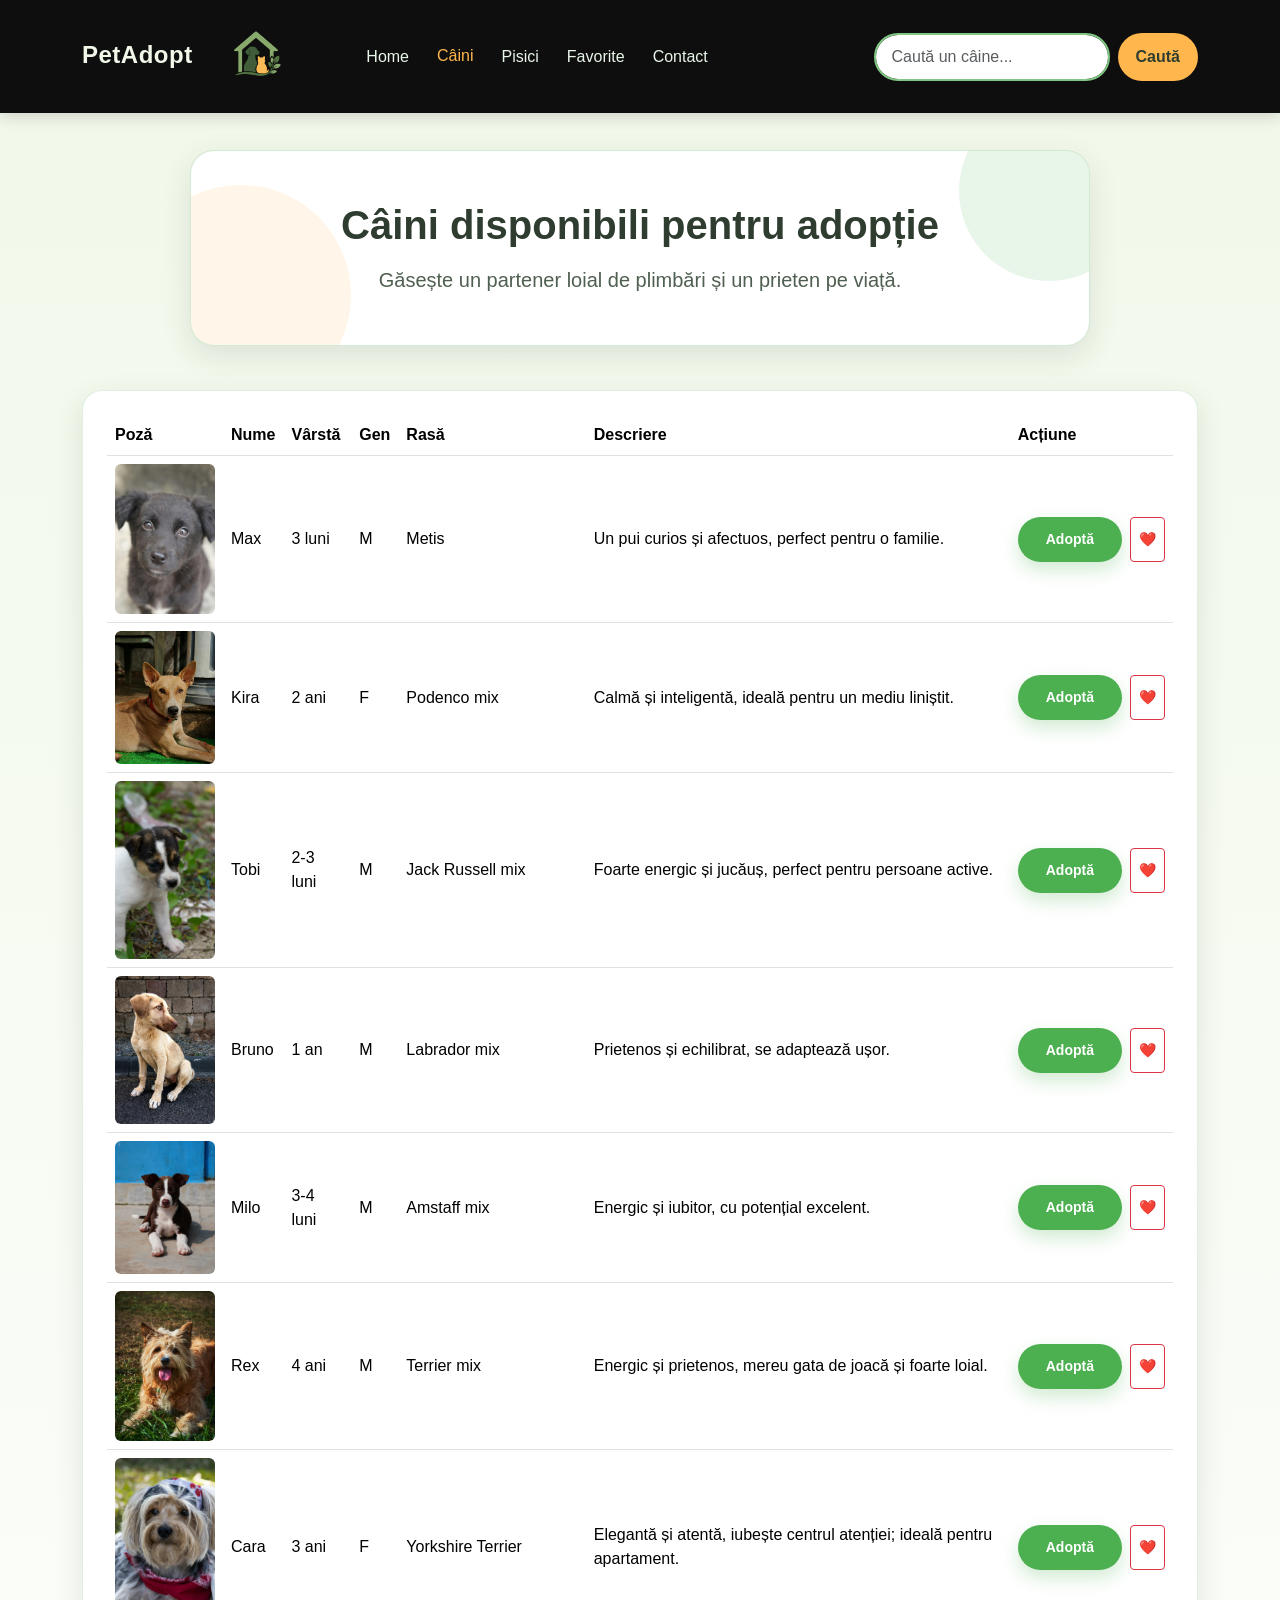
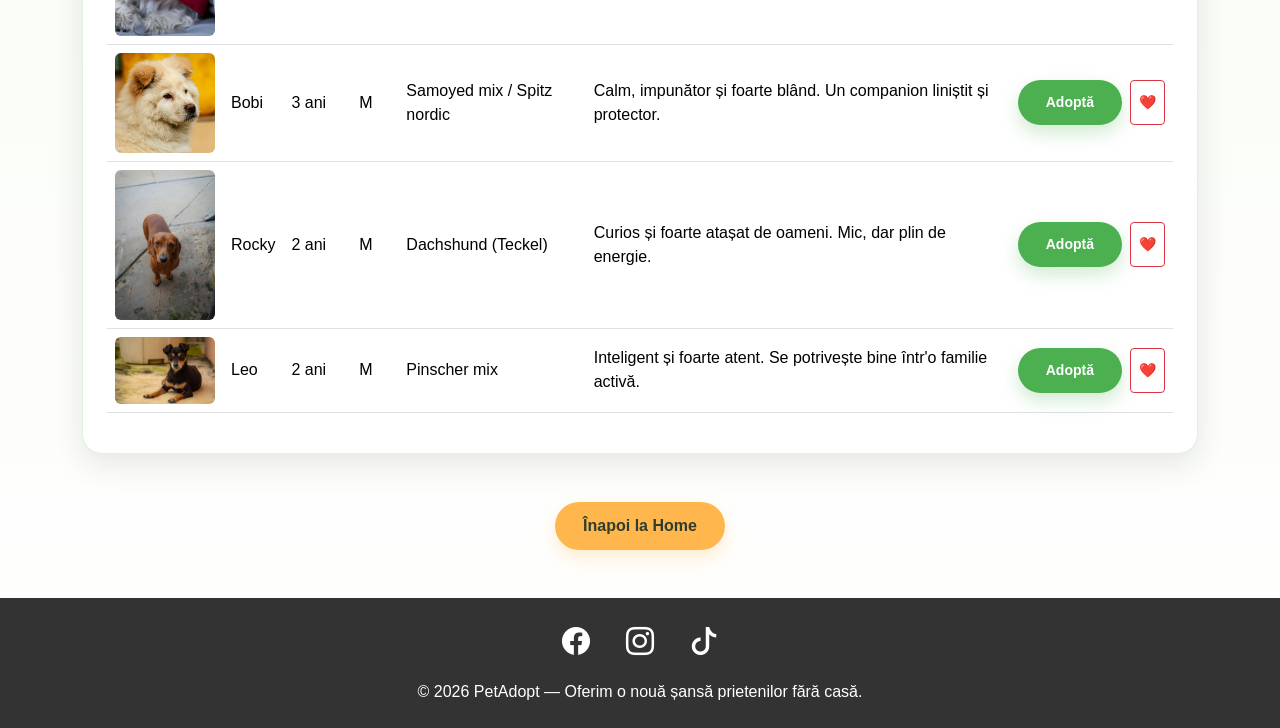
==== commit 2ae3f536: "adaugat buton de scroll, link catre social media, si icons" ====
--- a/caini.html
+++ b/caini.html
@@ -5,6 +5,8 @@
     <meta name="viewport" content="width=device-width, initial-scale=1.0">
     <title>PetAdopt - Câini disponibili</title>
     <link href="https://cdn.jsdelivr.net/npm/bootstrap@5.3.0/dist/css/bootstrap.min.css" rel="stylesheet">
+    <!-- Bootstrap Icons -->
+    <link rel="stylesheet" href="https://cdn.jsdelivr.net/npm/bootstrap-icons@1.11.3/font/bootstrap-icons.min.css">
     <link rel="stylesheet" href="css/style.css">
 </head>
 <body>
@@ -261,6 +263,18 @@
 
 <footer class="site-footer text-center py-4 mt-5">
     <div class="container">
+        <!-- Social Media Icons -->
+        <div class="mb-3 social-links">
+            <a href="https://www.facebook.com" target="_blank" class="mx-3 social-icon fb">
+                <i class="bi bi-facebook fs-3"></i>
+            </a>
+            <a href="https://www.instagram.com" target="_blank" class="mx-3 social-icon ig">
+                <i class="bi bi-instagram fs-3"></i>
+            </a>
+            <a href="https://www.tiktok.com" target="_blank" class="mx-3 social-icon tt">
+                <i class="bi bi-tiktok fs-3"></i>
+            </a>
+        </div>
         <p class="mb-0">© 2026 PetAdopt — Oferim o nouă șansă prietenilor fără casă.</p>
     </div>
 </footer>
@@ -268,5 +282,10 @@
 <script src="https://cdn.jsdelivr.net/npm/bootstrap@5.3.0/dist/js/bootstrap.bundle.min.js"></script>
 <script src="js/main.js"></script>
 
+    <!-- Buton Scroll to Top -->
+    <button type="button" id="btn-back-to-top" class="btn btn-danger btn-floating btn-lg shadow-lg">
+    <i class="bi bi-arrow-up"></i>
+    </button>
+
 </body>
 </html>
--- a/css/style.css
+++ b/css/style.css
@@ -231,3 +231,60 @@
         align-items: stretch;
     }
 }
+
+.carousel-img {
+    height: 450px;       /* Ajustează înălțimea în funcție de design-ul colegului */
+    object-fit: cover;    /* Foarte important: taie marginile, nu deformează poza */
+    object-position: center;
+}
+
+#randomPetCarousel {
+    max-width: 900px;     /* Îl face să nu ocupe tot ecranul pe MacBook */
+    margin: 0 auto;       /* Îl centrează */
+}
+
+.social-icon {
+    text-decoration: none;
+    transition: transform 0.3s ease, color 0.3s ease;
+    display: inline-block;
+}
+
+.social-icon:hover {
+    transform: scale(1.2); /* Efect de mărire */
+}
+
+/* Culori oficiale la hover */
+.fb { color: #ffffff; } /* Sau #1877F2 pentru albastru Facebook */
+.fb:hover { color: #1877F2; }
+
+.ig { color: #ffffff; }
+.ig:hover { color: #E4405F; }
+
+.tt { color: #ffffff; }
+.tt:hover { color: #00f2ea; }
+
+.site-footer {
+    background-color: #333; /* Ajustează conform culorii din design-ul colegului */
+    color: white;
+}
+
+#btn-back-to-top {
+  position: fixed;
+  bottom: 20px;
+  right: 20px;
+  display: none; /* Ascuns implicit până la scroll */
+  border-radius: 50%;
+  width: 50px;
+  height: 50px;
+  z-index: 1000;
+  transition: opacity 0.3s ease, transform 0.3s ease;
+}
+
+#btn-back-to-top:hover {
+  transform: scale(1.1);
+}
+
+/* Fluiditate pentru scroll-ul întregii pagini */
+html {
+  scroll-behavior: smooth;
+}
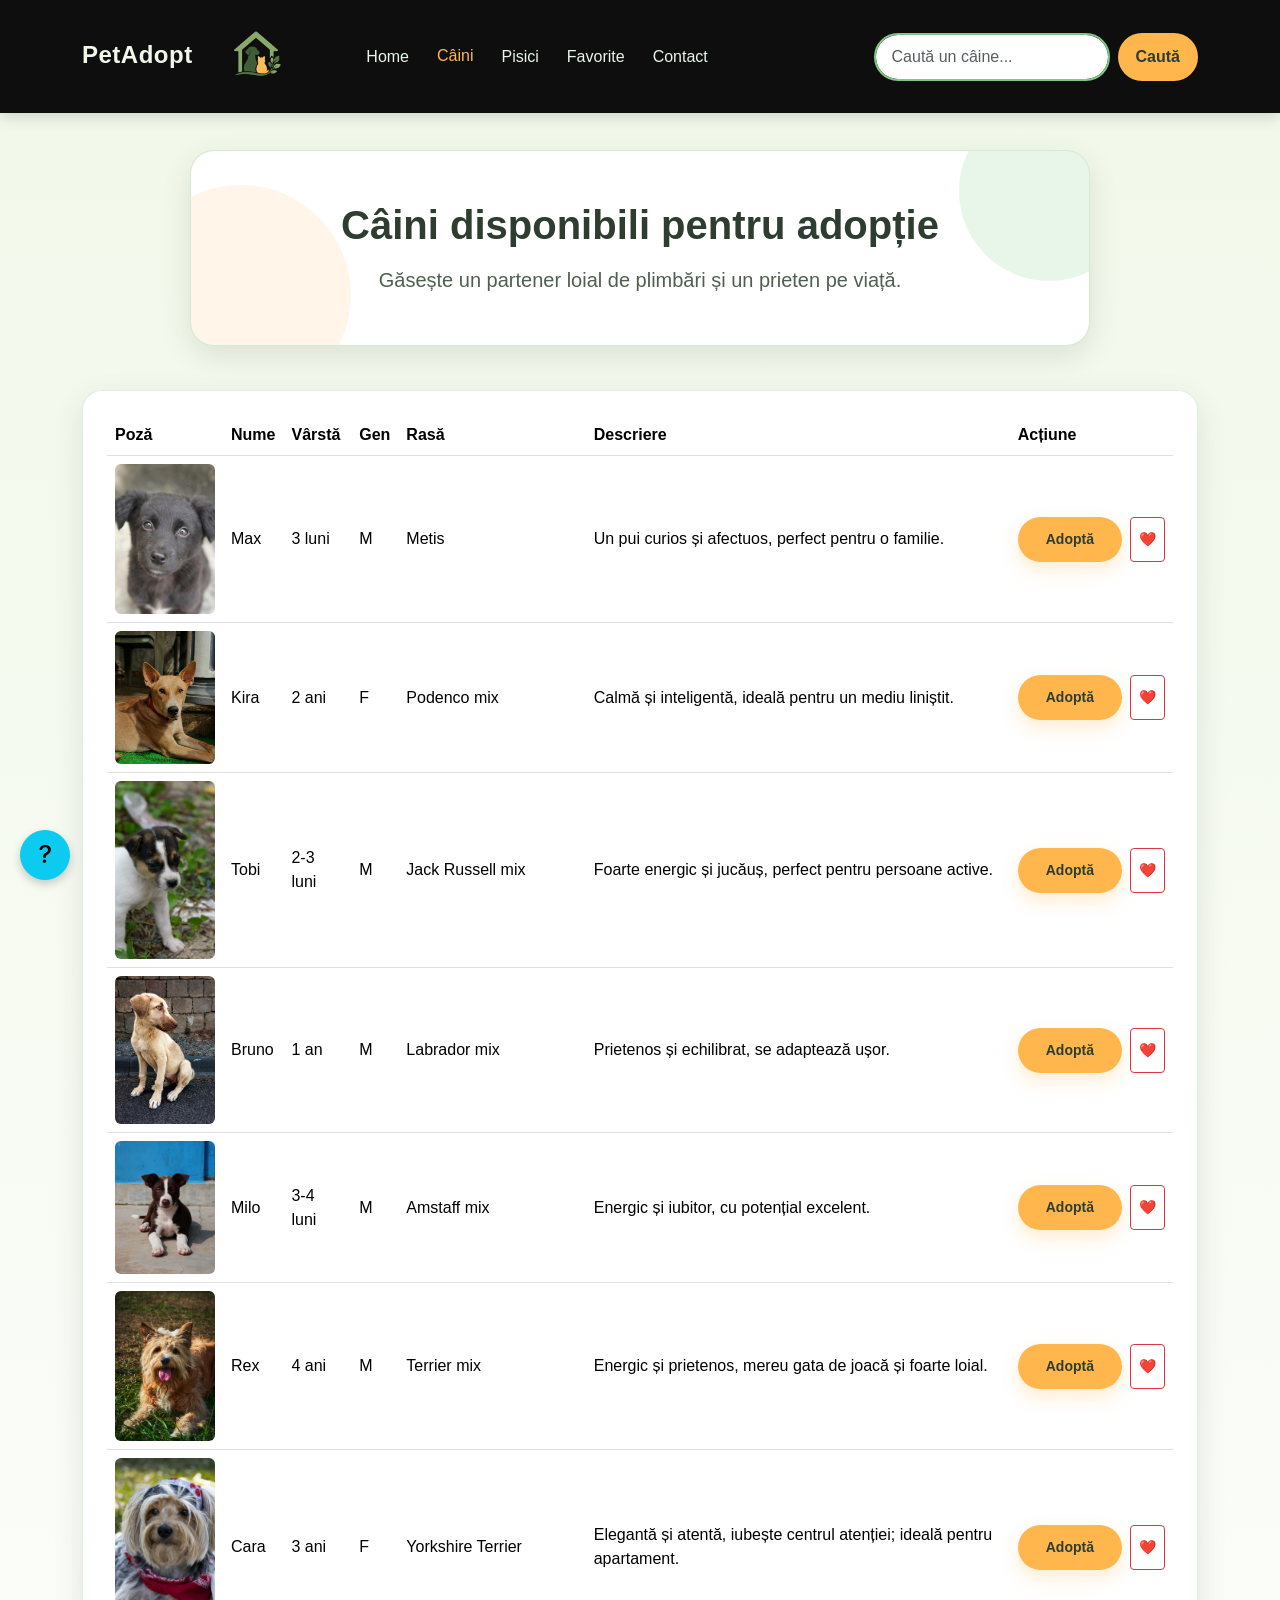
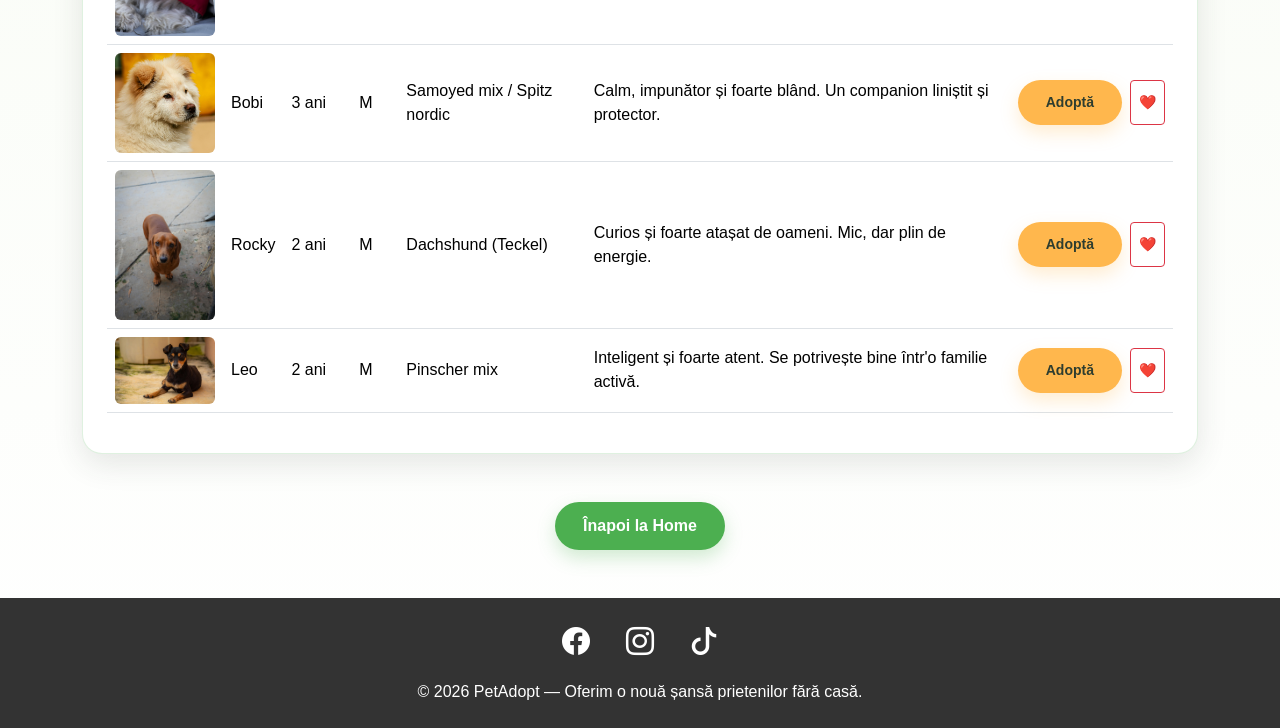
==== commit 22291e23: "formular de contact si culori" ====
--- a/caini.html
+++ b/caini.html
@@ -79,7 +79,9 @@
                         <td>Un pui curios și afectuos, perfect pentru o familie.</td>
                         <td>
                             <div class="d-flex gap-2">
-                                <button class="btn hero-btn-primary btn-sm">Adoptă</button>
+                                <button class="btn hero-btn-secondary btn-sm" data-bs-toggle="modal" data-bs-target="#adoptionModal">
+                                    Adoptă
+                                </button>
                                 <button class="btn btn-outline-danger btn-sm fav-btn"
                                         data-name="Max" 
                                         data-img="assets/img/dogs/dog-max.jpg" 
@@ -97,7 +99,9 @@
                         <td>Calmă și inteligentă, ideală pentru un mediu liniștit.</td>
                         <td>
                             <div class="d-flex gap-2">
-                                <button class="btn hero-btn-primary btn-sm">Adoptă</button>
+                                <button class="btn hero-btn-secondary btn-sm" data-bs-toggle="modal" data-bs-target="#adoptionModal">
+                                    Adoptă
+                                </button>
                                 <button class="btn btn-outline-danger btn-sm fav-btn"
                                         data-name="Kira" 
                                         data-img="assets/img/dogs/dog-kira.jpg" 
@@ -115,7 +119,9 @@
                         <td>Foarte energic și jucăuș, perfect pentru persoane active.</td>
                         <td>
                             <div class="d-flex gap-2">
-                                <button class="btn hero-btn-primary btn-sm">Adoptă</button>
+                                <button class="btn hero-btn-secondary btn-sm" data-bs-toggle="modal" data-bs-target="#adoptionModal">
+                                    Adoptă
+                                </button>
                                 <button class="btn btn-outline-danger btn-sm fav-btn"
                                         data-name="Tobi" 
                                         data-img="assets/img/dogs/dog-tobi.jpg" 
@@ -133,7 +139,9 @@
                         <td>Prietenos și echilibrat, se adaptează ușor.</td>
                         <td>
                             <div class="d-flex gap-2">
-                                <button class="btn hero-btn-primary btn-sm">Adoptă</button>
+                                <button class="btn hero-btn-secondary btn-sm" data-bs-toggle="modal" data-bs-target="#adoptionModal">
+                                    Adoptă
+                                </button>
                                 <button class="btn btn-outline-danger btn-sm fav-btn"
                                         data-name="Bruno" 
                                         data-img="assets/img/dogs/dog-bruno.jpg" 
@@ -151,7 +159,9 @@
                         <td>Energic și iubitor, cu potențial excelent.</td>
                         <td>
                             <div class="d-flex gap-2">
-                                <button class="btn hero-btn-primary btn-sm">Adoptă</button>
+                                <button class="btn hero-btn-secondary btn-sm" data-bs-toggle="modal" data-bs-target="#adoptionModal">
+                                    Adoptă
+                                </button>
                                 <button class="btn btn-outline-danger btn-sm fav-btn"
                                         data-name="Milo" 
                                         data-img="assets/img/dogs/dog-milo.jpg" 
@@ -169,7 +179,9 @@
                         <td>Energic și prietenos, mereu gata de joacă și foarte loial.</td>
                         <td>
                             <div class="d-flex gap-2">
-                                <button class="btn hero-btn-primary btn-sm">Adoptă</button>
+                                <button class="btn hero-btn-secondary btn-sm" data-bs-toggle="modal" data-bs-target="#adoptionModal">
+                                    Adoptă
+                                </button>
                                 <button class="btn btn-outline-danger btn-sm fav-btn" 
                                         data-name="Rex" 
                                         data-img="assets/img/dogs/dog-rex.jpg" 
@@ -187,7 +199,9 @@
                         <td>Elegantă și atentă, iubește centrul atenției; ideală pentru apartament.</td>
                         <td>
                             <div class="d-flex gap-2">
-                                <button class="btn hero-btn-primary btn-sm">Adoptă</button>
+                                <button class="btn hero-btn-secondary btn-sm" data-bs-toggle="modal" data-bs-target="#adoptionModal">
+                                    Adoptă
+                                </button>
                                 <button class="btn btn-outline-danger btn-sm fav-btn" 
                                         data-name="Cara" 
                                         data-img="assets/img/dogs/dog-cara.jpg" 
@@ -205,7 +219,9 @@
                         <td>Calm, impunător și foarte blând. Un companion liniștit și protector.</td>
                         <td>
                             <div class="d-flex gap-2">
-                                <button class="btn hero-btn-primary btn-sm">Adoptă</button>
+                                <button class="btn hero-btn-secondary btn-sm" data-bs-toggle="modal" data-bs-target="#adoptionModal">
+                                    Adoptă
+                                </button>
                                 <button class="btn btn-outline-danger btn-sm fav-btn" 
                                         data-name="Bobi" 
                                         data-img="assets/img/dogs/dog-bobi.jpg" 
@@ -223,7 +239,9 @@
                         <td>Curios și foarte atașat de oameni. Mic, dar plin de energie.</td>
                         <td>
                             <div class="d-flex gap-2">
-                                <button class="btn hero-btn-primary btn-sm">Adoptă</button>
+                                <button class="btn hero-btn-secondary btn-sm" data-bs-toggle="modal" data-bs-target="#adoptionModal">
+                                    Adoptă
+                                </button>
                                 <button class="btn btn-outline-danger btn-sm fav-btn" 
                                         data-name="Rocky" 
                                         data-img="assets/img/dogs/dog-rocky.jpg" 
@@ -241,7 +259,9 @@
                         <td>Inteligent și foarte atent. Se potrivește bine într'o familie activă.</td>
                         <td>
                             <div class="d-flex gap-2">
-                                <button class="btn hero-btn-primary btn-sm">Adoptă</button>
+                                <button class="btn hero-btn-secondary btn-sm" data-bs-toggle="modal" data-bs-target="#adoptionModal">
+                                    Adoptă
+                                </button>
                                 <button class="btn btn-outline-danger btn-sm fav-btn" 
                                         data-name="Leo" 
                                         data-img="assets/img/dogs/dog-leo.jpg" 
@@ -256,7 +276,7 @@
     </section>
 
     <div class="text-center my-5">
-        <a href="index.html" class="btn hero-btn-secondary">Înapoi la Home</a>
+        <a href="index.html" class="btn hero-btn-primary">Înapoi la Home</a>
     </div>
 
 </main>
@@ -282,10 +302,79 @@
 <script src="https://cdn.jsdelivr.net/npm/bootstrap@5.3.0/dist/js/bootstrap.bundle.min.js"></script>
 <script src="js/main.js"></script>
 
+    <!-- Buton Plutitor Help -->
+<button type="button" class="btn btn-info help-btn" data-bs-toggle="modal" data-bs-target="#helpModal">
+    <i class="bi bi-question-lg"></i>
+</button>
+
+<!-- Modal Help -->
+<div class="modal fade" id="helpModal" tabindex="-1" aria-hidden="true">
+  <div class="modal-dialog modal-sm">
+    <div class="modal-content">
+      <div class="modal-header">
+        <h5 class="modal-title">Ghid rapid</h5>
+        <button type="button" class="btn-close" data-bs-dismiss="modal"></button>
+      </div>
+      <div class="modal-body">
+        <ol>
+            <li>Alege categoria dorită (Câini/Pisici).</li>
+            <li>Folosește <strong>Căutarea</strong> pentru a găsi o rasă.</li>
+            <li>Apasă pe <strong>Adoptă</strong> pentru a ne trimite datele tale.</li>
+        </ol>
+      </div>
+    </div>
+  </div>
+</div>
+
     <!-- Buton Scroll to Top -->
     <button type="button" id="btn-back-to-top" class="btn btn-danger btn-floating btn-lg shadow-lg">
     <i class="bi bi-arrow-up"></i>
     </button>
 
+<!-- Modal Formular Adopție -->
+<div class="modal fade" id="adoptionModal" tabindex="-1" aria-labelledby="adoptionModalLabel" aria-hidden="true">
+  <div class="modal-dialog modal-dialog-centered">
+    <div class="modal-content shadow-lg">
+      <div class="modal-header bg-dark text-white">
+        <h5 class="modal-title" id="adoptionModalLabel">Cerere pentru Adopție</h5>
+        <button type="button" class="btn-close btn-close-white" data-bs-dismiss="modal" aria-label="Close"></button>
+      </div>
+      <div class="modal-body">
+        <form id="adoptionForm" class="needs-validation" novalidate>
+          <div class="mb-3">
+            <label for="LastName" class="form-label">Nume</label>
+            <input type="text" class="form-control" id="LastName" required>
+            <div class="invalid-feedback">Te rugăm să introduci numele de familie.</div>
+          </div>
+          <div class="mb-3">
+            <label for="FirstName" class="form-label">Prenume</label>
+            <input type="text" class="form-control" id="FirstName" required>
+            <div class="invalid-feedback">Te rugăm să introduci numele tău.</div>
+          </div>
+          <div class="mb-3">
+            <label for="userEmail" class="form-label">Adresa de Email</label>
+            <input type="email" class="form-control" id="userEmail" required>
+            <div class="invalid-feedback">Introdu o adresă de email validă (trebuie să conțină @).</div>
+          </div>
+          <div class="mb-3">
+            <label for="userPhone" class="form-label">Număr de Telefon</label>
+            <input type="tel" class="form-control" id="userPhone" pattern="[0-9]{10}" placeholder="07xxxxxxxx" required>
+            <div class="invalid-feedback">Introdu un număr de telefon valid din 10 cifre.</div>
+          </div>
+          <div class="mb-3">
+            <label for="userMessage" class="form-label">De ce dorești să adopți?</label>
+            <textarea class="form-control" id="userMessage" rows="3" required></textarea>
+            <div class="invalid-feedback">Spune-ne câteva cuvinte despre tine.</div>
+          </div>
+          <div class="modal-footer px-0 pb-0">
+            <button type="button" class="btn btn-secondary" data-bs-dismiss="modal">Închide</button>
+            <button type="submit" class="btn hero-btn-primary">Trimite Cererea</button>
+          </div>
+        </form>
+      </div>
+    </div>
+  </div>
+</div>
+
 </body>
 </html>
--- a/css/style.css
+++ b/css/style.css
@@ -264,7 +264,7 @@
 .tt:hover { color: #00f2ea; }
 
 .site-footer {
-    background-color: #333; /* Ajustează conform culorii din design-ul colegului */
+    background-color: #333; 
     color: white;
 }
 
@@ -272,7 +272,7 @@
   position: fixed;
   bottom: 20px;
   right: 20px;
-  display: none; /* Ascuns implicit până la scroll */
+  display: none; 
   border-radius: 50%;
   width: 50px;
   height: 50px;
@@ -288,3 +288,18 @@
 html {
   scroll-behavior: smooth;
 }
+
+.help-btn {
+    position: fixed;
+    bottom: 20px;
+    left: 20px; /* Opus butonului de Scroll Up */
+    width: 50px;
+    height: 50px;
+    border-radius: 50%;
+    z-index: 1000;
+    box-shadow: 0 4px 10px rgba(0,0,0,0.2);
+    display: flex;
+    align-items: center;
+    justify-content: center;
+    font-size: 24px;
+}
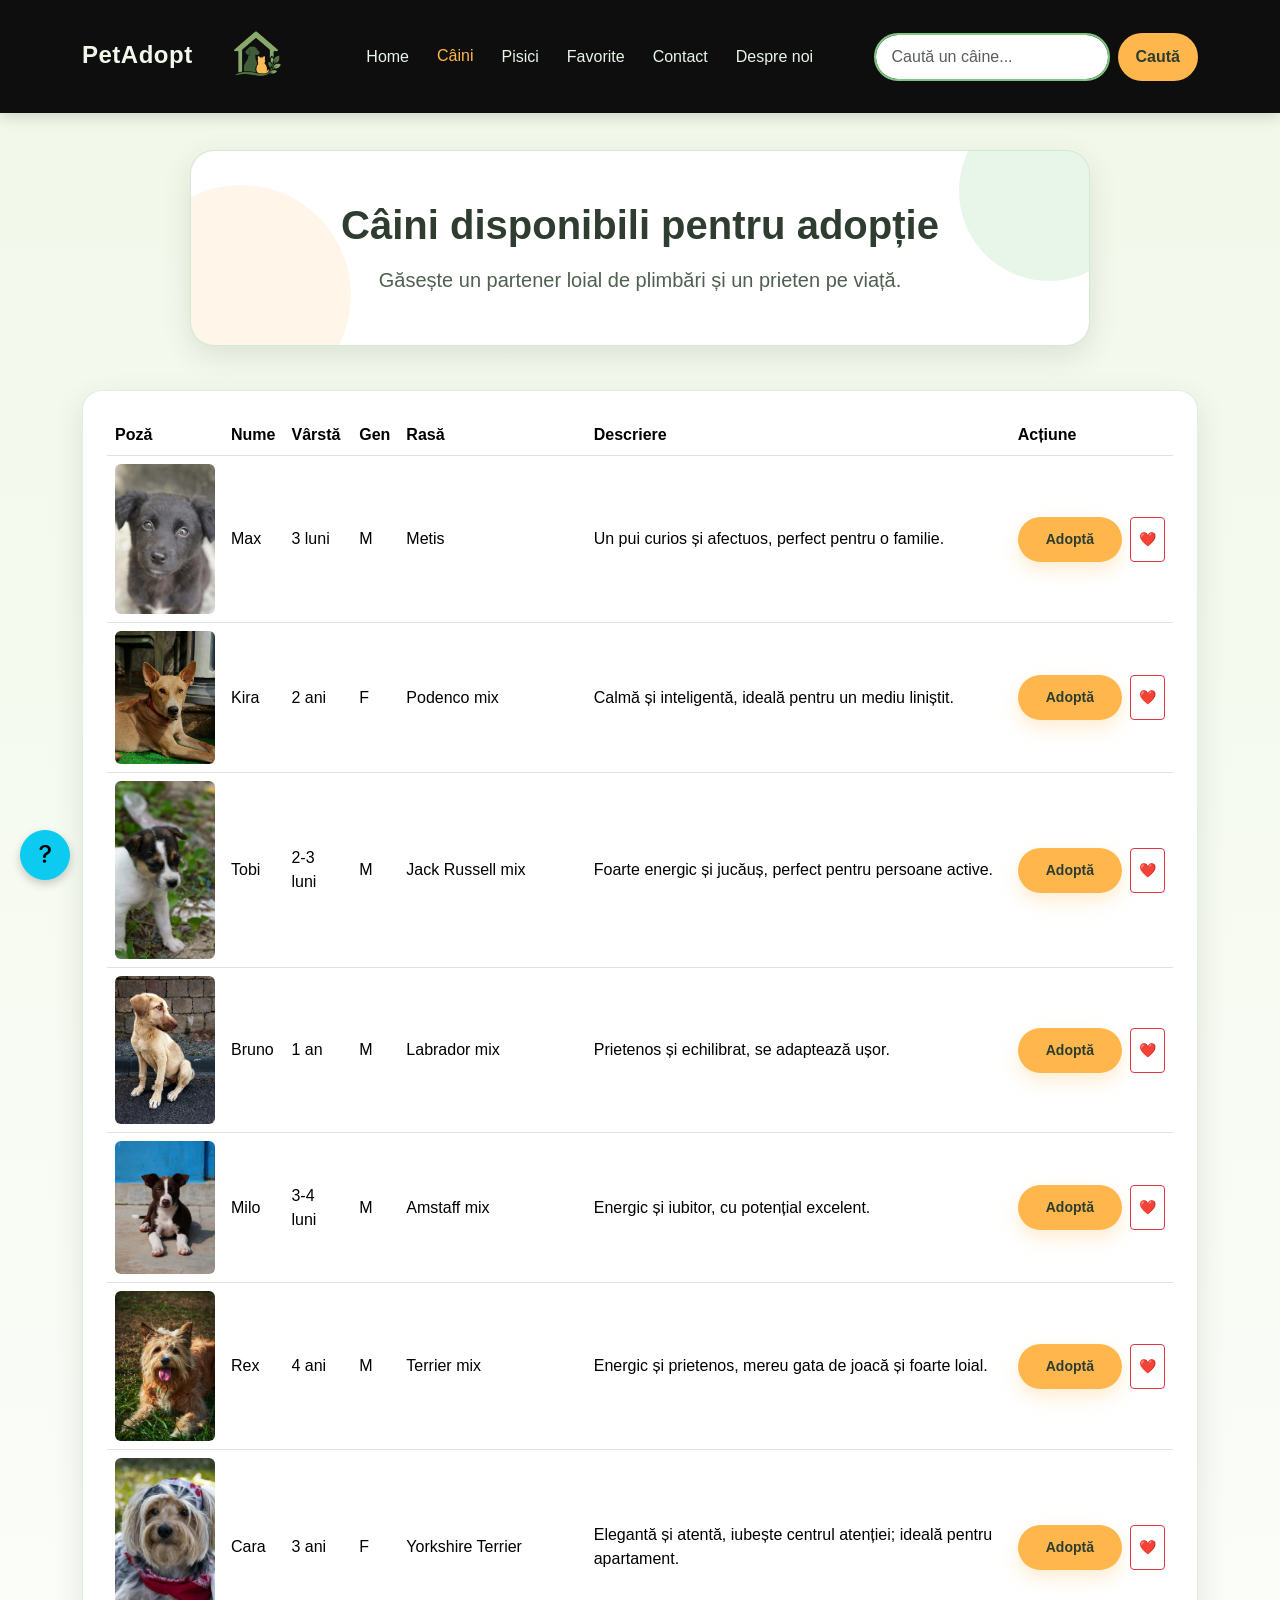
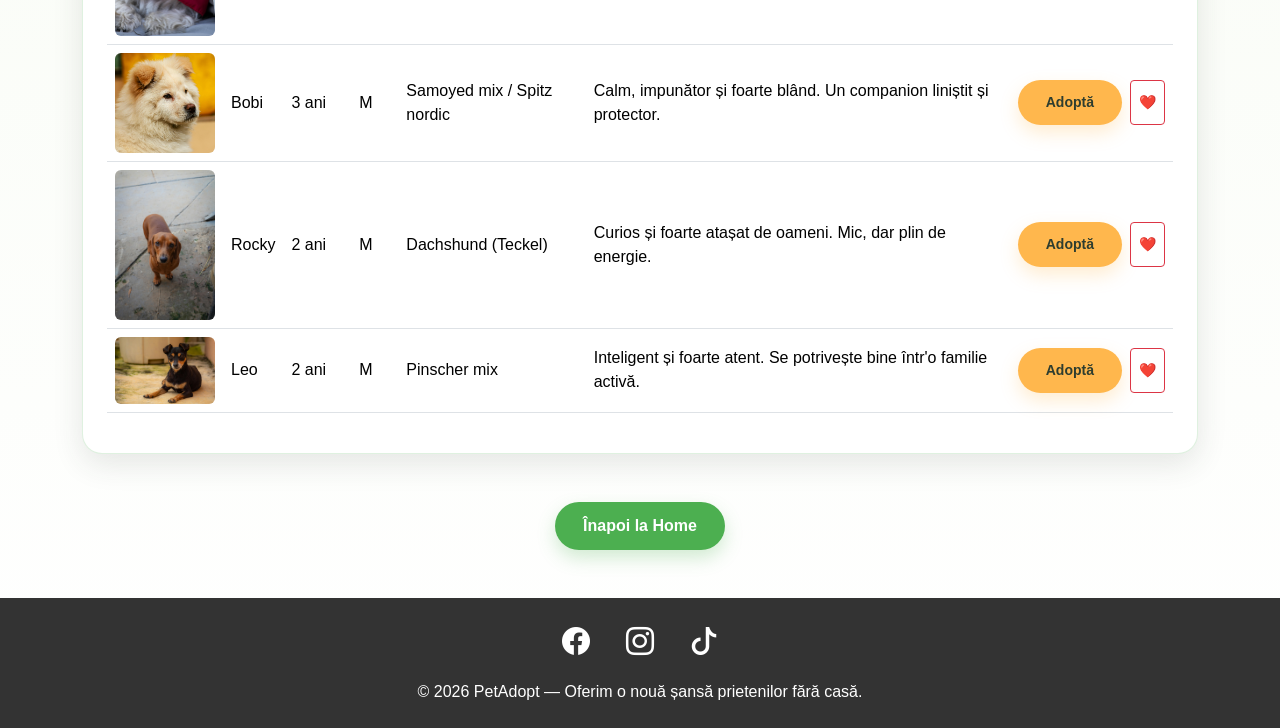
==== commit 2009d377: "adaugare pagina despre noi" ====
--- a/caini.html
+++ b/caini.html
@@ -28,7 +28,8 @@
                 <li class="nav-item"><a class="nav-link active" href="caini.html">Câini</a></li>
                 <li class="nav-item"><a class="nav-link" href="pisici.html">Pisici</a></li>
                 <li class="nav-item"><a class="nav-link" href="favorite.html">Favorite</a></li>
-                <li class="nav-item"><a class="nav-link" href="#">Contact</a></li>
+                <li class="nav-item"><a class="nav-link" href="contact.html">Contact</a></li>
+                <li class="nav-item"><a class="nav-link" href="about.html">Despre noi</a></li>
             </ul>
 
             <form class="d-flex" role="search">
--- a/css/style.css
+++ b/css/style.css
@@ -302,4 +302,24 @@
     align-items: center;
     justify-content: center;
     font-size: 24px;
+}
+
+.about-portrait-custom {
+    width: 380px;           /* Redus cu 20% (de la 350px) */
+    height: 500px;          /* Redus cu 20% (de la 500px) */
+    object-fit: cover;      
+    object-position: 10% center; /* Arată mai mult din corp, tăind mai puțin de jos */
+    border-radius: 15px;
+    box-shadow: 0 12px 25px rgba(0,0,0,0.1);
+    display: block;
+    margin: 0 auto;         /* Centrare perfectă în coloana sa */
+    transition: transform 0.3s ease; /* Mic efect vizual la hover */
+}
+
+/* Ajustare pentru ecrane mici (MacBook/Laptop) */
+@media (max-width: 1200px) {
+    .about-portrait-custom {
+        width: 300px;
+        height: 430px;
+    }
 }
